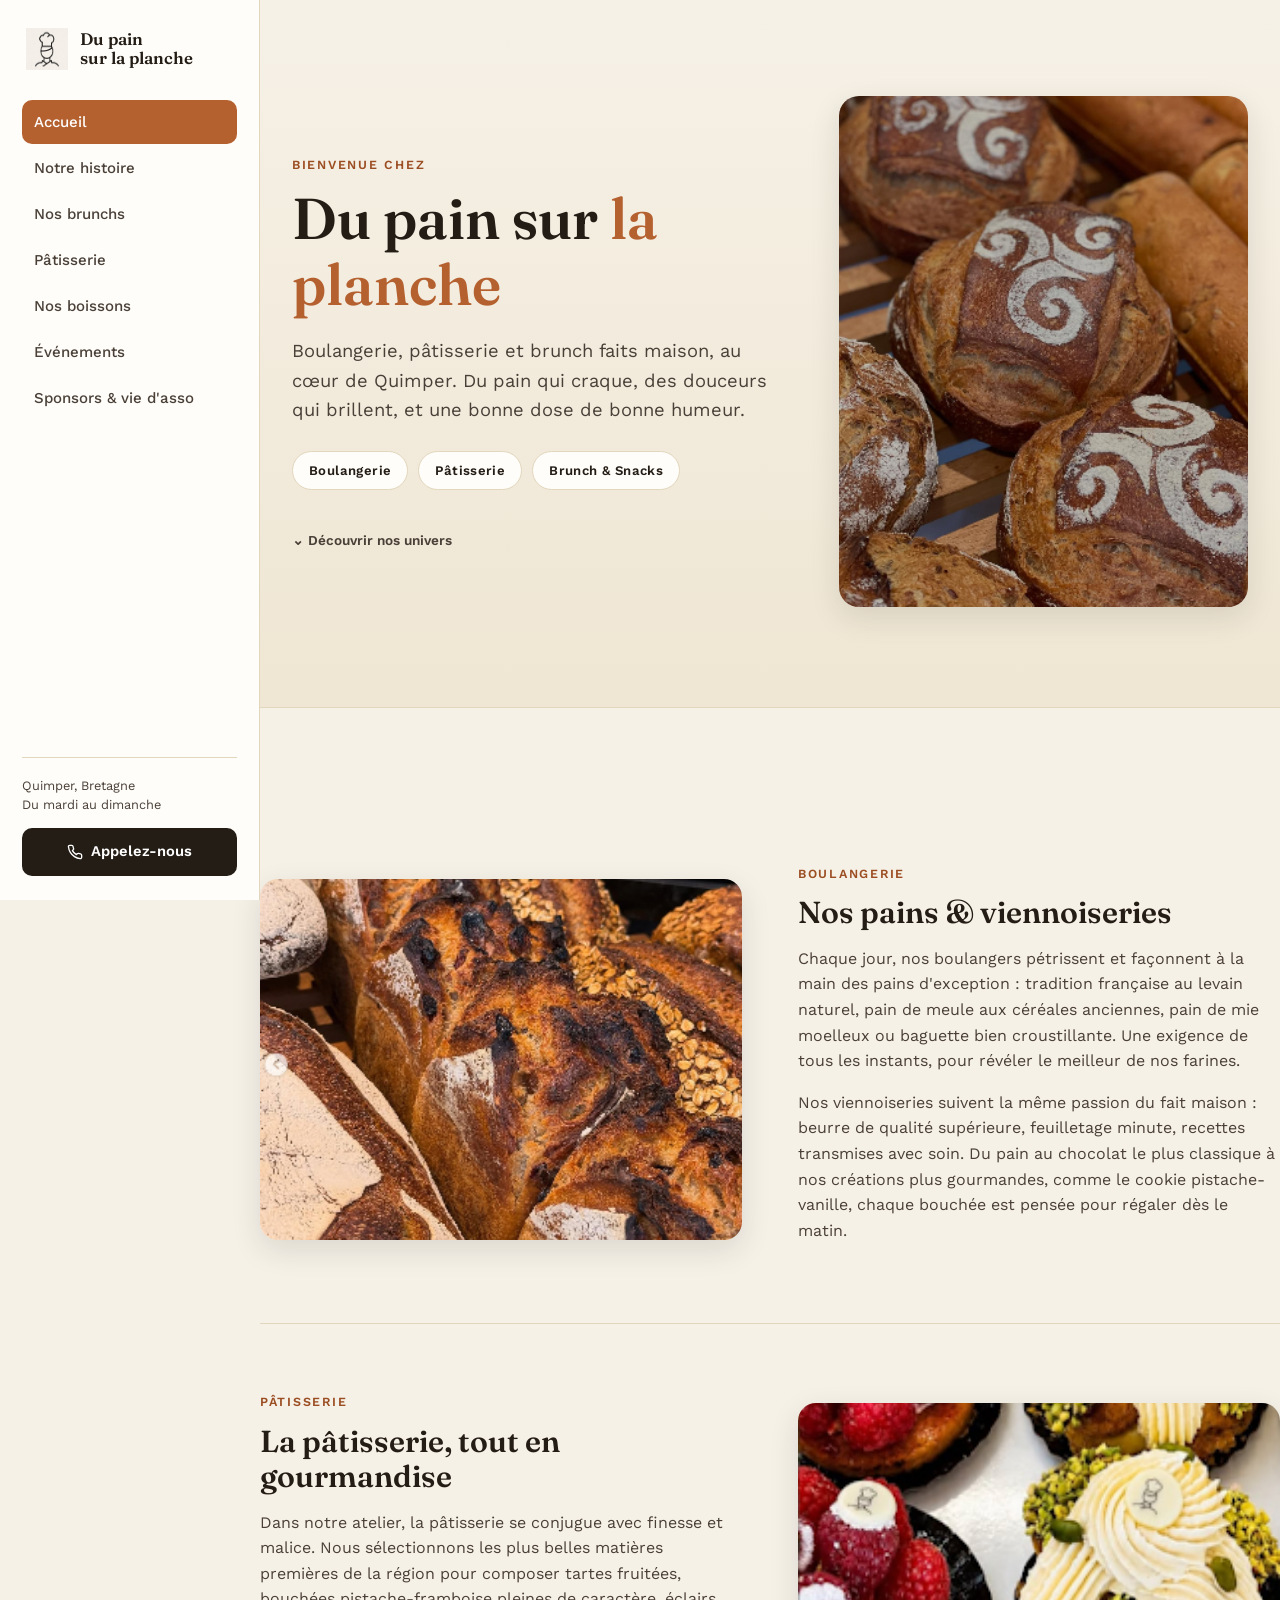
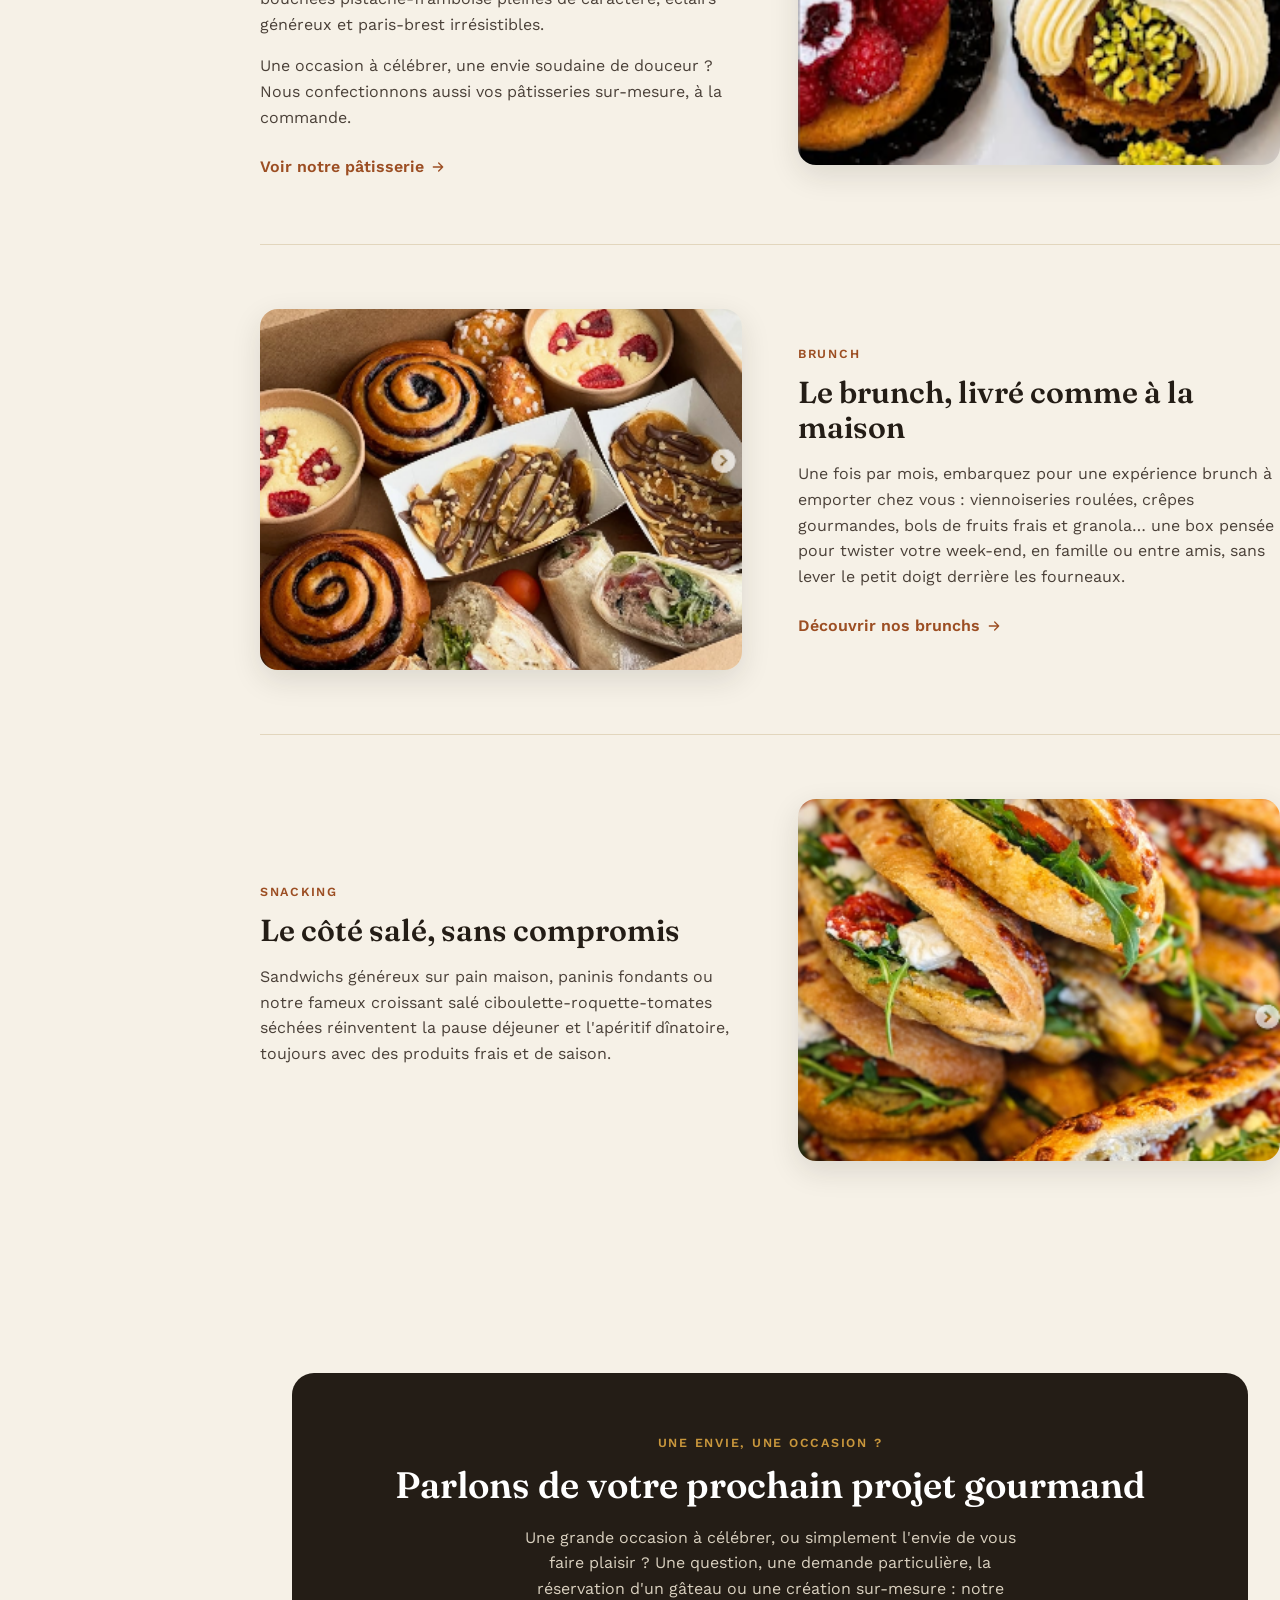
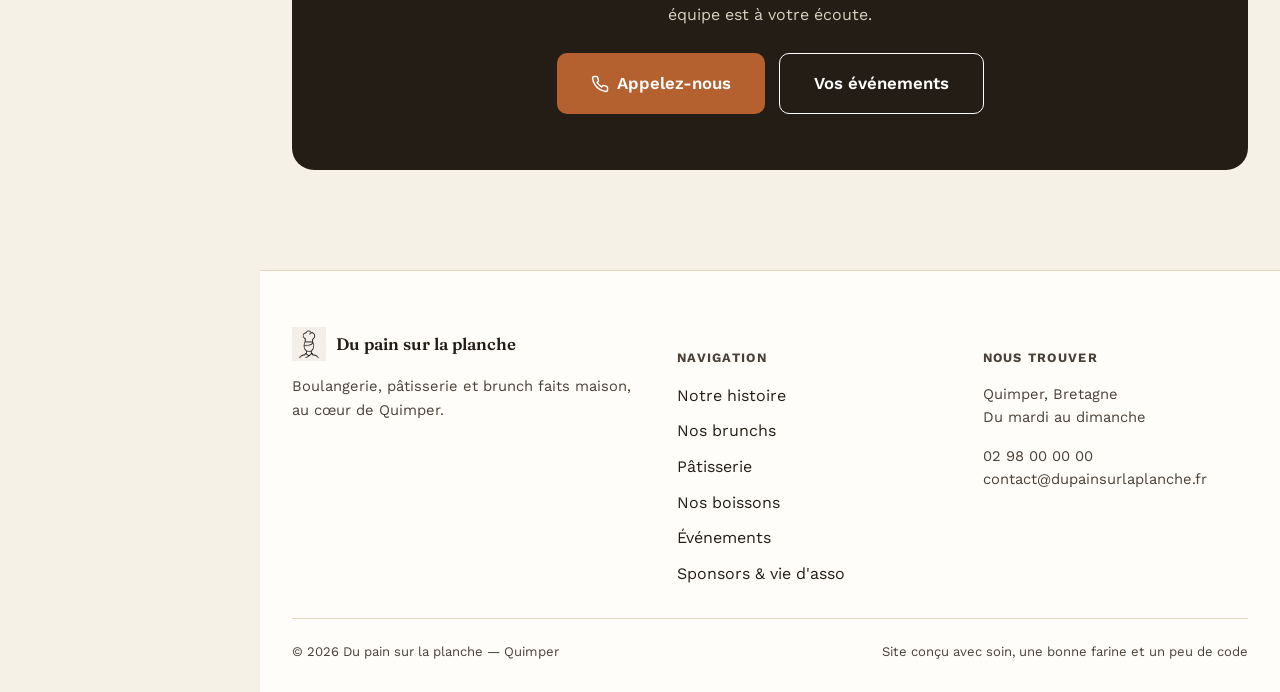
==== index.html @ 7efcb9fe "Site vitrine Du pain sur la planche Sept pages statiques (accueil, notre histoire, brunchs, pâtisser" ====
<!doctype html>
<html lang="fr">
<head>
<meta charset="UTF-8">
<meta name="viewport" content="width=device-width, initial-scale=1.0">
<title>Du pain sur la planche — Boulangerie, pâtisserie &amp; brunch à Quimper</title>
<meta name="description" content="Boulangerie, pâtisserie et brunch faits maison au cœur de Quimper : pains au levain, viennoiseries, pâtisseries, brunchs à emporter et snacking.">
<link rel="icon" href="images/logo.png" type="image/png">
<link rel="stylesheet" href="css/style.css">
</head>
<body>
<!--
  Informations à personnaliser avant mise en ligne :
  - numéro de téléphone (actuellement un numéro fictif)
  - adresse e-mail de contact
  - adresse postale exacte de la boutique
  - liens réseaux sociaux (Instagram, etc.)
-->
<div class="sidebar-backdrop"></div>
<div class="app">

  <aside class="sidebar">
    <button class="sidebar-close" aria-label="Fermer le menu">&times;</button>
    <div class="sidebar-brand">
      <img src="images/logo.png" alt="Logo Du pain sur la planche">
      <span class="brand-name">Du pain<br>sur la planche</span>
    </div>
    <nav class="sidebar-nav">
      <ul>
        <li><a href="index.html" class="active">Accueil</a></li>
        <li><a href="notre-histoire.html">Notre histoire</a></li>
        <li><a href="nos-brunchs.html">Nos brunchs</a></li>
        <li><a href="patisserie.html">Pâtisserie</a></li>
        <li><a href="boissons.html">Nos boissons</a></li>
        <li><a href="evenements.html">Événements</a></li>
        <li><a href="sponsors.html">Sponsors &amp; vie d'asso</a></li>
      </ul>
    </nav>
    <div class="sidebar-cta">
      <p class="sidebar-address">Quimper, Bretagne<br>Du mardi au dimanche</p>
      <a class="btn-call-sidebar" href="tel:+33298000000">
        <svg width="16" height="16" viewBox="0 0 24 24" fill="none" stroke="currentColor" stroke-width="2" stroke-linecap="round" stroke-linejoin="round"><path d="M22 16.92v3a2 2 0 0 1-2.18 2 19.79 19.79 0 0 1-8.63-3.07 19.5 19.5 0 0 1-6-6 19.79 19.79 0 0 1-3.07-8.67A2 2 0 0 1 4.11 2h3a2 2 0 0 1 2 1.72c.127.96.361 1.903.7 2.81a2 2 0 0 1-.45 2.11L8.09 9.91a16 16 0 0 0 6 6l1.27-1.27a2 2 0 0 1 2.11-.45c.907.339 1.85.573 2.81.7A2 2 0 0 1 22 16.92z"/></svg>
        Appelez-nous
      </a>
    </div>
  </aside>

  <div class="main">
    <header class="topbar">
      <div class="topbar-brand">
        <img src="images/logo.png" alt="Logo Du pain sur la planche">
        <span>Du pain sur la planche</span>
      </div>
      <button class="menu-toggle" aria-label="Ouvrir le menu"><span></span></button>
    </header>

    <!-- HERO -->
    <section class="hero">
      <div class="hero-inner">
        <div>
          <span class="eyebrow">Bienvenue chez</span>
          <h1>Du pain sur <em>la planche</em></h1>
          <p class="lead">Boulangerie, pâtisserie et brunch faits maison, au cœur de Quimper. Du pain qui craque, des douceurs qui brillent, et une bonne dose de bonne humeur.</p>
          <div class="hero-badges">
            <span class="badge">Boulangerie</span>
            <span class="badge">Pâtisserie</span>
            <span class="badge">Brunch &amp; Snacks</span>
          </div>
          <div class="scroll-cue">&#8964; Découvrir nos univers</div>
        </div>
        <div class="hero-photo">
          <img src="images/pains/image2.png" alt="Pains au levain frais façonnés à la main">
        </div>
      </div>
    </section>

    <!-- CONCEPT : PAINS & VIENNOISERIES -->
    <section class="section container" id="pains">
      <div class="concept">
        <div class="concept-media">
          <img src="images/pains/image3.png" alt="Pains de campagne et viennoiseries sur claie en bois">
        </div>
        <div class="concept-text">
          <span class="eyebrow">Boulangerie</span>
          <h3>Nos pains &amp; viennoiseries</h3>
          <p>Chaque jour, nos boulangers pétrissent et façonnent à la main des pains d'exception : tradition française au levain naturel, pain de meule aux céréales anciennes, pain de mie moelleux ou baguette bien croustillante. Une exigence de tous les instants, pour révéler le meilleur de nos farines.</p>
          <p>Nos viennoiseries suivent la même passion du fait maison : beurre de qualité supérieure, feuilletage minute, recettes transmises avec soin. Du pain au chocolat le plus classique à nos créations plus gourmandes, comme le cookie pistache-vanille, chaque bouchée est pensée pour régaler dès le matin.</p>
        </div>
      </div>

      <!-- CONCEPT : PATISSERIE -->
      <div class="concept reverse" id="patisserie">
        <div class="concept-media">
          <img src="images/patisserie/image1.png" alt="Tartes aux fruits et bouchées pistache-framboise en vitrine">
        </div>
        <div class="concept-text">
          <span class="eyebrow">Pâtisserie</span>
          <h3>La pâtisserie, tout en gourmandise</h3>
          <p>Dans notre atelier, la pâtisserie se conjugue avec finesse et malice. Nous sélectionnons les plus belles matières premières de la région pour composer tartes fruitées, bouchées pistache-framboise pleines de caractère, éclairs généreux et paris-brest irrésistibles.</p>
          <p>Une occasion à célébrer, une envie soudaine de douceur ? Nous confectionnons aussi vos pâtisseries sur-mesure, à la commande.</p>
          <a class="concept-link" href="patisserie.html">Voir notre pâtisserie
            <svg width="16" height="16" viewBox="0 0 24 24" fill="none" stroke="currentColor" stroke-width="2" stroke-linecap="round" stroke-linejoin="round"><path d="M5 12h14M13 6l6 6-6 6"/></svg>
          </a>
        </div>
      </div>

      <!-- CONCEPT : BRUNCH -->
      <div class="concept" id="brunch">
        <div class="concept-media">
          <img src="images/brunch/image10.png" alt="Box brunch avec viennoiseries roulées, bols de fruits et crêpes">
        </div>
        <div class="concept-text">
          <span class="eyebrow">Brunch</span>
          <h3>Le brunch, livré comme à la maison</h3>
          <p>Une fois par mois, embarquez pour une expérience brunch à emporter chez vous : viennoiseries roulées, crêpes gourmandes, bols de fruits frais et granola… une box pensée pour twister votre week-end, en famille ou entre amis, sans lever le petit doigt derrière les fourneaux.</p>
          <a class="concept-link" href="nos-brunchs.html">Découvrir nos brunchs
            <svg width="16" height="16" viewBox="0 0 24 24" fill="none" stroke="currentColor" stroke-width="2" stroke-linecap="round" stroke-linejoin="round"><path d="M5 12h14M13 6l6 6-6 6"/></svg>
          </a>
        </div>
      </div>

      <!-- CONCEPT : SNACK -->
      <div class="concept reverse" id="snacks">
        <div class="concept-media">
          <img src="images/snacks/image12.png" alt="Sandwichs et paninis sur pain maison garnis de légumes frais">
        </div>
        <div class="concept-text">
          <span class="eyebrow">Snacking</span>
          <h3>Le côté salé, sans compromis</h3>
          <p>Sandwichs généreux sur pain maison, paninis fondants ou notre fameux croissant salé ciboulette-roquette-tomates séchées réinventent la pause déjeuner et l'apéritif dînatoire, toujours avec des produits frais et de saison.</p>
        </div>
      </div>
    </section>

    <!-- CTA CONTACT -->
    <section class="section-tight container" id="contact">
      <div class="cta-band">
        <span class="eyebrow" style="color:var(--gold)">Une envie, une occasion ?</span>
        <h2>Parlons de votre prochain projet gourmand</h2>
        <p>Une grande occasion à célébrer, ou simplement l'envie de vous faire plaisir ? Une question, une demande particulière, la réservation d'un gâteau ou une création sur-mesure : notre équipe est à votre écoute.</p>
        <div class="btn-row">
          <a class="btn btn-primary btn-lg" href="tel:+33298000000">
            <svg width="18" height="18" viewBox="0 0 24 24" fill="none" stroke="currentColor" stroke-width="2" stroke-linecap="round" stroke-linejoin="round"><path d="M22 16.92v3a2 2 0 0 1-2.18 2 19.79 19.79 0 0 1-8.63-3.07 19.5 19.5 0 0 1-6-6 19.79 19.79 0 0 1-3.07-8.67A2 2 0 0 1 4.11 2h3a2 2 0 0 1 2 1.72c.127.96.361 1.903.7 2.81a2 2 0 0 1-.45 2.11L8.09 9.91a16 16 0 0 0 6 6l1.27-1.27a2 2 0 0 1 2.11-.45c.907.339 1.85.573 2.81.7A2 2 0 0 1 22 16.92z"/></svg>
            Appelez-nous
          </a>
          <a class="btn btn-outline btn-lg" style="border-color:#fff;color:#fff" href="evenements.html">Vos événements</a>
        </div>
      </div>
    </section>

    <footer class="site-footer">
      <div class="container">
        <div class="footer-grid">
          <div class="footer-col">
            <div class="footer-brand">
              <img src="images/logo.png" alt="Logo Du pain sur la planche">
              <span>Du pain sur la planche</span>
            </div>
            <p>Boulangerie, pâtisserie et brunch faits maison, au cœur de Quimper.</p>
          </div>
          <div class="footer-col">
            <h5>Navigation</h5>
            <ul>
              <li><a href="notre-histoire.html">Notre histoire</a></li>
              <li><a href="nos-brunchs.html">Nos brunchs</a></li>
              <li><a href="patisserie.html">Pâtisserie</a></li>
              <li><a href="boissons.html">Nos boissons</a></li>
              <li><a href="evenements.html">Événements</a></li>
              <li><a href="sponsors.html">Sponsors &amp; vie d'asso</a></li>
            </ul>
          </div>
          <div class="footer-col">
            <h5>Nous trouver</h5>
            <p>Quimper, Bretagne<br>Du mardi au dimanche</p>
            <p><a href="tel:+33298000000">02 98 00 00 00</a><br><a href="mailto:contact@dupainsurlaplanche.fr">contact@dupainsurlaplanche.fr</a></p>
          </div>
        </div>
        <div class="footer-bottom">
          <span>&copy; 2026 Du pain sur la planche — Quimper</span>
          <span>Site conçu avec soin, une bonne farine et un peu de code</span>
        </div>
      </div>
    </footer>
  </div>
</div>
<script src="js/main.js"></script>
</body>
</html>
---- css/style.css ----
/* ============================================================
   Du Pain sur la Planche — feuille de style commune
   ============================================================ */

@import url('https://fonts.googleapis.com/css2?family=Fraunces:opsz,wght@9..144,400;9..144,500;9..144,600;9..144,700&family=Work+Sans:wght@400;500;600&display=swap');

:root{
  --cream:        #f6f1e7;
  --cream-2:      #efe6d3;
  --paper:        #fffdf9;
  --ink:          #241d16;
  --ink-soft:     #4a4038;
  --brown:        #6b4226;
  --terracotta:   #b5602f;
  --terracotta-2: #9c4e23;
  --gold:         #c9973c;
  --green:        #4b5d3a;
  --line:         #e2d6bd;

  --font-display: 'Fraunces', Georgia, 'Times New Roman', serif;
  --font-body: 'Work Sans', -apple-system, BlinkMacSystemFont, 'Segoe UI', Arial, sans-serif;

  --sidebar-w: 260px;
  --radius: 14px;
  --shadow: 0 10px 30px rgba(36, 29, 22, 0.12);
}

*{ box-sizing: border-box; }
html{ scroll-behavior: smooth; }
body{
  margin: 0;
  font-family: var(--font-body);
  background: var(--cream);
  color: var(--ink);
  line-height: 1.6;
  -webkit-font-smoothing: antialiased;
}
img{ max-width: 100%; display: block; }
a{ color: inherit; text-decoration: none; }
h1, h2, h3, h4{
  font-family: var(--font-display);
  font-weight: 600;
  line-height: 1.15;
  margin: 0 0 0.5em;
  color: var(--ink);
}
p{ margin: 0 0 1em; }
ul{ margin: 0; padding: 0; }
.eyebrow{
  font-family: var(--font-body);
  text-transform: uppercase;
  letter-spacing: 0.14em;
  font-size: 0.78rem;
  font-weight: 600;
  color: var(--terracotta-2);
  margin-bottom: 0.9em;
  display: inline-block;
}

/* ---------------- Layout shell ---------------- */
.app{
  display: flex;
  min-height: 100vh;
}

/* ---------------- Sidebar ---------------- */
.sidebar{
  width: var(--sidebar-w);
  flex-shrink: 0;
  background: var(--paper);
  border-right: 1px solid var(--line);
  padding: 28px 22px 24px;
  position: fixed;
  top: 0; left: 0; bottom: 0;
  display: flex;
  flex-direction: column;
  z-index: 200;
  transition: transform 0.3s ease;
}
.sidebar-brand{
  display: flex;
  align-items: center;
  gap: 12px;
  margin-bottom: 30px;
  padding: 0 4px;
}
.sidebar-brand img{ width: 42px; height: 42px; }
.sidebar-brand .brand-name{
  font-family: var(--font-display);
  font-size: 1.05rem;
  font-weight: 600;
  line-height: 1.15;
}
.sidebar-nav{ flex: 1; }
.sidebar-nav ul{ list-style: none; display: flex; flex-direction: column; gap: 2px; }
.sidebar-nav a{
  display: block;
  padding: 10px 12px;
  border-radius: 10px;
  font-size: 0.94rem;
  font-weight: 500;
  color: var(--ink-soft);
  transition: background 0.15s ease, color 0.15s ease;
}
.sidebar-nav a:hover{ background: var(--cream-2); color: var(--ink); }
.sidebar-nav a.active{ background: var(--terracotta); color: #fff; }
.sidebar-cta{
  margin-top: 20px;
  border-top: 1px solid var(--line);
  padding-top: 18px;
}
.sidebar-address{
  font-size: 0.8rem;
  color: var(--ink-soft);
  margin-bottom: 14px;
  line-height: 1.5;
}
.btn-call-sidebar{
  display: flex;
  align-items: center;
  justify-content: center;
  gap: 8px;
  width: 100%;
  padding: 12px 14px;
  background: var(--ink);
  color: #fff;
  border-radius: 10px;
  font-weight: 600;
  font-size: 0.92rem;
}
.btn-call-sidebar:hover{ background: var(--terracotta-2); }

.sidebar-close{
  display: none;
  position: absolute;
  top: 18px; right: 18px;
  background: none;
  border: none;
  font-size: 1.4rem;
  color: var(--ink-soft);
  cursor: pointer;
}

/* ---------------- Topbar (mobile) ---------------- */
.topbar{
  display: none;
  position: sticky;
  top: 0;
  z-index: 150;
  background: var(--paper);
  border-bottom: 1px solid var(--line);
  align-items: center;
  justify-content: space-between;
  padding: 12px 16px;
}
.topbar-brand{ display: flex; align-items: center; gap: 10px; }
.topbar-brand img{ width: 32px; height: 32px; }
.topbar-brand span{ font-family: var(--font-display); font-weight: 600; font-size: 0.98rem; }
.menu-toggle{
  background: var(--cream-2);
  border: none;
  border-radius: 8px;
  width: 40px; height: 40px;
  display: flex;
  align-items: center;
  justify-content: center;
  cursor: pointer;
}
.menu-toggle span, .menu-toggle span::before, .menu-toggle span::after{
  content: '';
  display: block;
  width: 18px;
  height: 2px;
  background: var(--ink);
  position: relative;
}
.menu-toggle span::before{ top: -5px; }
.menu-toggle span::after{ top: 3px; }

.sidebar-backdrop{
  display: none;
  position: fixed;
  inset: 0;
  background: rgba(36,29,22,0.45);
  z-index: 190;
}

/* ---------------- Main content ---------------- */
.main{
  margin-left: var(--sidebar-w);
  flex: 1;
  min-width: 0;
}
.container{
  max-width: 1140px;
  margin: 0 auto;
  padding: 0 32px;
}

/* ---------------- Hero ---------------- */
.hero{
  position: relative;
  padding: 96px 0 100px;
  background: linear-gradient(180deg, var(--cream) 0%, var(--cream-2) 100%);
  border-bottom: 1px solid var(--line);
  overflow: hidden;
}
.hero-inner{
  max-width: 1140px;
  margin: 0 auto;
  padding: 0 32px;
  display: grid;
  grid-template-columns: 1.1fr 0.9fr;
  gap: 48px;
  align-items: center;
}
.hero h1{
  font-size: clamp(2.4rem, 5vw, 3.6rem);
  margin-bottom: 18px;
}
.hero h1 em{
  font-style: normal;
  color: var(--terracotta);
}
.hero p.lead{ font-size: 1.15rem; color: var(--ink-soft); max-width: 480px; }
.hero-badges{
  display: flex;
  gap: 10px;
  flex-wrap: wrap;
  margin-top: 26px;
}
.badge{
  padding: 8px 16px;
  background: var(--paper);
  border: 1px solid var(--line);
  border-radius: 999px;
  font-size: 0.82rem;
  font-weight: 600;
  letter-spacing: 0.03em;
}
.hero-photo{
  border-radius: 20px;
  overflow: hidden;
  box-shadow: var(--shadow);
  aspect-ratio: 4/5;
}
.hero-photo img{ width: 100%; height: 100%; object-fit: cover; }
.scroll-cue{
  display: inline-flex;
  align-items: center;
  gap: 6px;
  margin-top: 40px;
  font-size: 0.85rem;
  font-weight: 600;
  color: var(--ink-soft);
}

/* ---------------- Buttons ---------------- */
.btn{
  display: inline-flex;
  align-items: center;
  gap: 8px;
  padding: 13px 26px;
  border-radius: 10px;
  font-weight: 600;
  font-size: 0.95rem;
  border: none;
  cursor: pointer;
}
.btn-primary{ background: var(--terracotta); color: #fff; }
.btn-primary:hover{ background: var(--terracotta-2); }
.btn-dark{ background: var(--ink); color: #fff; }
.btn-dark:hover{ background: #362c22; }
.btn-outline{ background: transparent; color: var(--ink); border: 1.5px solid var(--ink); }
.btn-outline:hover{ background: var(--ink); color: #fff; }
.btn-lg{ padding: 16px 34px; font-size: 1.05rem; }

/* ---------------- Sections ---------------- */
.section{ padding: 88px 0; }
.section-tight{ padding: 60px 0; }
.section-alt{ background: var(--paper); border-top: 1px solid var(--line); border-bottom: 1px solid var(--line); }
.section-dark{ background: var(--ink); color: var(--cream); }
.section-dark .eyebrow{ color: var(--gold); }
.section-dark h2{ color: #fff; }
.section-head{ max-width: 640px; margin-bottom: 48px; }
.section-head.center{ margin-left: auto; margin-right: auto; text-align: center; }
.section-head h2{ font-size: clamp(1.8rem, 3.2vw, 2.4rem); }
.section-head p{ color: var(--ink-soft); font-size: 1.05rem; }
.section-dark .section-head p{ color: #d9d0bf; }

/* Feature / concept blocks (home page) */
.concept{
  display: grid;
  grid-template-columns: 1fr 1fr;
  gap: 56px;
  align-items: center;
  padding: 64px 0;
  border-bottom: 1px solid var(--line);
}
.concept:last-of-type{ border-bottom: none; }
.concept.reverse .concept-media{ order: 2; }
.concept-media{
  border-radius: 18px;
  overflow: hidden;
  box-shadow: var(--shadow);
}
.concept-media img{ aspect-ratio: 4/3; object-fit: cover; width: 100%; }
.concept-text h3{ font-size: 1.9rem; margin-bottom: 16px; }
.concept-text p{ color: var(--ink-soft); }
.concept-link{
  display: inline-flex;
  align-items: center;
  gap: 6px;
  font-weight: 600;
  color: var(--terracotta-2);
  margin-top: 8px;
}
.concept-link:hover{ text-decoration: underline; }

/* Grid of cards */
.grid{ display: grid; gap: 28px; }
.grid-2{ grid-template-columns: repeat(2, 1fr); }
.grid-3{ grid-template-columns: repeat(3, 1fr); }
.grid-4{ grid-template-columns: repeat(4, 1fr); }

.card{
  background: var(--paper);
  border: 1px solid var(--line);
  border-radius: var(--radius);
  padding: 28px;
}
.card h4{ font-size: 1.15rem; }
.card p{ color: var(--ink-soft); font-size: 0.95rem; margin-bottom: 0; }

/* Gallery */
.gallery{
  display: grid;
  grid-template-columns: repeat(3, 1fr);
  gap: 16px;
}
.gallery figure{
  margin: 0;
  border-radius: 14px;
  overflow: hidden;
  box-shadow: var(--shadow);
  cursor: zoom-in;
  position: relative;
}
.gallery img{ width: 100%; aspect-ratio: 1/1; object-fit: cover; transition: transform 0.35s ease; }
.gallery figure:hover img{ transform: scale(1.06); }
.gallery figcaption{
  position: absolute; left: 0; right: 0; bottom: 0;
  padding: 10px 14px;
  font-size: 0.82rem;
  font-weight: 600;
  color: #fff;
  background: linear-gradient(180deg, rgba(0,0,0,0) 0%, rgba(0,0,0,0.55) 100%);
}

/* Lightbox */
.lightbox{
  display: none;
  position: fixed;
  inset: 0;
  background: rgba(20,16,11,0.9);
  z-index: 400;
  align-items: center;
  justify-content: center;
  padding: 40px;
}
.lightbox.open{ display: flex; }
.lightbox img{ max-width: 100%; max-height: 85vh; border-radius: 10px; }
.lightbox-close{
  position: absolute; top: 24px; right: 28px;
  background: rgba(255,255,255,0.12);
  border: none;
  color: #fff;
  width: 42px; height: 42px;
  border-radius: 50%;
  font-size: 1.3rem;
  cursor: pointer;
}

/* People / avatars */
.people{ display: grid; grid-template-columns: repeat(2, 1fr); gap: 40px; }
.people-4{ grid-template-columns: repeat(4, 1fr); }
.person{ text-align: center; }
.avatar{
  width: 150px; height: 150px;
  border-radius: 50%;
  margin: 0 auto 18px;
  display: flex;
  align-items: center;
  justify-content: center;
  font-family: var(--font-display);
  font-size: 2.1rem;
  font-weight: 600;
  color: #fff;
}
.avatar-sm{ width: 110px; height: 110px; font-size: 1.6rem; }
.person h4{ margin-bottom: 4px; }
.person .role{
  display: block;
  font-size: 0.82rem;
  text-transform: uppercase;
  letter-spacing: 0.08em;
  color: var(--terracotta-2);
  font-weight: 600;
  margin-bottom: 10px;
}
.person p{ color: var(--ink-soft); font-size: 0.94rem; }

/* Timeline (histoire) */
.timeline{ border-left: 2px solid var(--line); padding-left: 32px; margin-left: 8px; }
.timeline-item{ position: relative; padding-bottom: 40px; }
.timeline-item:last-child{ padding-bottom: 0; }
.timeline-item::before{
  content: '';
  position: absolute;
  left: -39px; top: 4px;
  width: 12px; height: 12px;
  border-radius: 50%;
  background: var(--terracotta);
  border: 3px solid var(--cream);
}
.timeline-item .year{ font-weight: 700; color: var(--terracotta-2); font-family: var(--font-display); font-size: 1.15rem; }

/* Drinks / SVG icon menu */
.drink-card{
  background: var(--paper);
  border: 1px solid var(--line);
  border-radius: var(--radius);
  padding: 30px 24px;
  text-align: center;
}
.drink-icon{ width: 76px; height: 76px; margin: 0 auto 18px; color: var(--ink); }
.drink-icon svg{ width: 100%; height: 100%; }
.drink-card h4{ margin-bottom: 6px; }
.drink-card .price{ font-weight: 700; color: var(--terracotta-2); }
.drink-card p{ font-size: 0.9rem; }

/* Steps (commande) */
.steps{ display: grid; grid-template-columns: repeat(3, 1fr); gap: 28px; }
.step{ position: relative; padding-top: 12px; }
.step .num{
  display: inline-flex;
  align-items: center;
  justify-content: center;
  width: 40px; height: 40px;
  border-radius: 50%;
  background: var(--terracotta);
  color: #fff;
  font-family: var(--font-display);
  font-weight: 600;
  margin-bottom: 16px;
}

/* Occasion cards (evenements) */
.occasion{
  display: flex;
  align-items: flex-start;
  gap: 16px;
  padding: 24px;
  background: var(--paper);
  border: 1px solid var(--line);
  border-radius: var(--radius);
}
.occasion .icon{
  width: 46px; height: 46px;
  flex-shrink: 0;
  color: var(--terracotta-2);
}
.occasion h4{ margin-bottom: 6px; }
.occasion p{ margin: 0; font-size: 0.92rem; color: var(--ink-soft); }

/* Sponsors */
.sponsor-block{
  display: grid;
  grid-template-columns: 0.9fr 1.1fr;
  gap: 48px;
  align-items: center;
  padding: 56px 0;
  border-bottom: 1px solid rgba(255,255,255,0.12);
}
.sponsor-block:last-child{ border-bottom: none; }
.sponsor-media{
  border-radius: 18px;
  overflow: hidden;
  aspect-ratio: 4/3;
}
.sponsor-media img{ width: 100%; height: 100%; object-fit: cover; }
.tag-row{ display: flex; gap: 10px; flex-wrap: wrap; margin-top: 18px; }
.tag{
  padding: 6px 14px;
  border-radius: 999px;
  font-size: 0.78rem;
  font-weight: 600;
  background: rgba(255,255,255,0.1);
  color: var(--cream);
}

/* CTA band */
.cta-band{
  background: var(--ink);
  color: var(--cream);
  border-radius: 22px;
  padding: 56px;
  text-align: center;
  margin: 0 32px;
}
.cta-band h2{ color: #fff; font-size: clamp(1.7rem, 3vw, 2.3rem); }
.cta-band p{ color: #d9d0bf; max-width: 520px; margin: 0 auto 26px; }
.cta-band .btn-row{ display: flex; gap: 14px; justify-content: center; flex-wrap: wrap; }

/* Footer */
.site-footer{
  background: var(--paper);
  border-top: 1px solid var(--line);
  padding: 56px 0 30px;
  margin-top: 40px;
}
.footer-grid{
  display: grid;
  grid-template-columns: 1.3fr 1fr 1fr;
  gap: 40px;
  margin-bottom: 32px;
}
.footer-brand{ display: flex; align-items: center; gap: 10px; margin-bottom: 14px; }
.footer-brand img{ width: 34px; height: 34px; }
.footer-brand span{ font-family: var(--font-display); font-weight: 600; font-size: 1.05rem; }
.footer-col h5{
  font-size: 0.8rem;
  text-transform: uppercase;
  letter-spacing: 0.1em;
  color: var(--ink-soft);
  margin-bottom: 14px;
}
.footer-col ul{ list-style: none; display: flex; flex-direction: column; gap: 10px; }
.footer-col a:hover{ color: var(--terracotta-2); }
.footer-col p{ color: var(--ink-soft); font-size: 0.92rem; }
.footer-bottom{
  border-top: 1px solid var(--line);
  padding-top: 22px;
  display: flex;
  justify-content: space-between;
  flex-wrap: wrap;
  gap: 10px;
  font-size: 0.82rem;
  color: var(--ink-soft);
}

/* Placeholder note (small dev helper, not shown as an alert) */
.note{
  font-size: 0.82rem;
  color: var(--ink-soft);
  background: var(--cream-2);
  border: 1px dashed var(--line);
  border-radius: 10px;
  padding: 12px 16px;
  margin-top: 10px;
}

/* Page header (non-home pages) */
.page-header{
  padding: 64px 0 48px;
  border-bottom: 1px solid var(--line);
  background: var(--cream-2);
}
.page-header .eyebrow{ margin-bottom: 14px; }
.page-header h1{ font-size: clamp(2.1rem, 4vw, 2.9rem); }
.page-header p{ color: var(--ink-soft); max-width: 620px; font-size: 1.05rem; }

/* ---------------- Responsive ---------------- */
@media (max-width: 1024px){
  .grid-4{ grid-template-columns: repeat(2, 1fr); }
  .grid-3{ grid-template-columns: repeat(2, 1fr); }
  .sponsor-block{ grid-template-columns: 1fr; }
  .people-4{ grid-template-columns: repeat(2, 1fr); }
}

@media (max-width: 900px){
  .sidebar{ transform: translateX(-100%); box-shadow: var(--shadow); }
  .sidebar.open{ transform: translateX(0); }
  .sidebar-close{ display: block; }
  .topbar{ display: flex; }
  .sidebar-backdrop.open{ display: block; }
  .main{ margin-left: 0; }
  .hero-inner{ grid-template-columns: 1fr; }
  .hero-photo{ order: -1; aspect-ratio: 16/10; }
  .concept, .concept.reverse{ grid-template-columns: 1fr; }
  .concept.reverse .concept-media{ order: 0; }
  .grid-2, .grid-3, .grid-4, .people, .people-4, .gallery, .steps{ grid-template-columns: 1fr 1fr; }
  .footer-grid{ grid-template-columns: 1fr; gap: 28px; }
}

@media (max-width: 600px){
  .container, .hero-inner{ padding: 0 20px; }
  .section{ padding: 60px 0; }
  .grid-2, .grid-3, .grid-4, .people, .people-4, .gallery, .steps{ grid-template-columns: 1fr; }
  .cta-band{ margin: 0 16px; padding: 40px 24px; }
  .sponsor-block{ padding: 36px 0; }
}
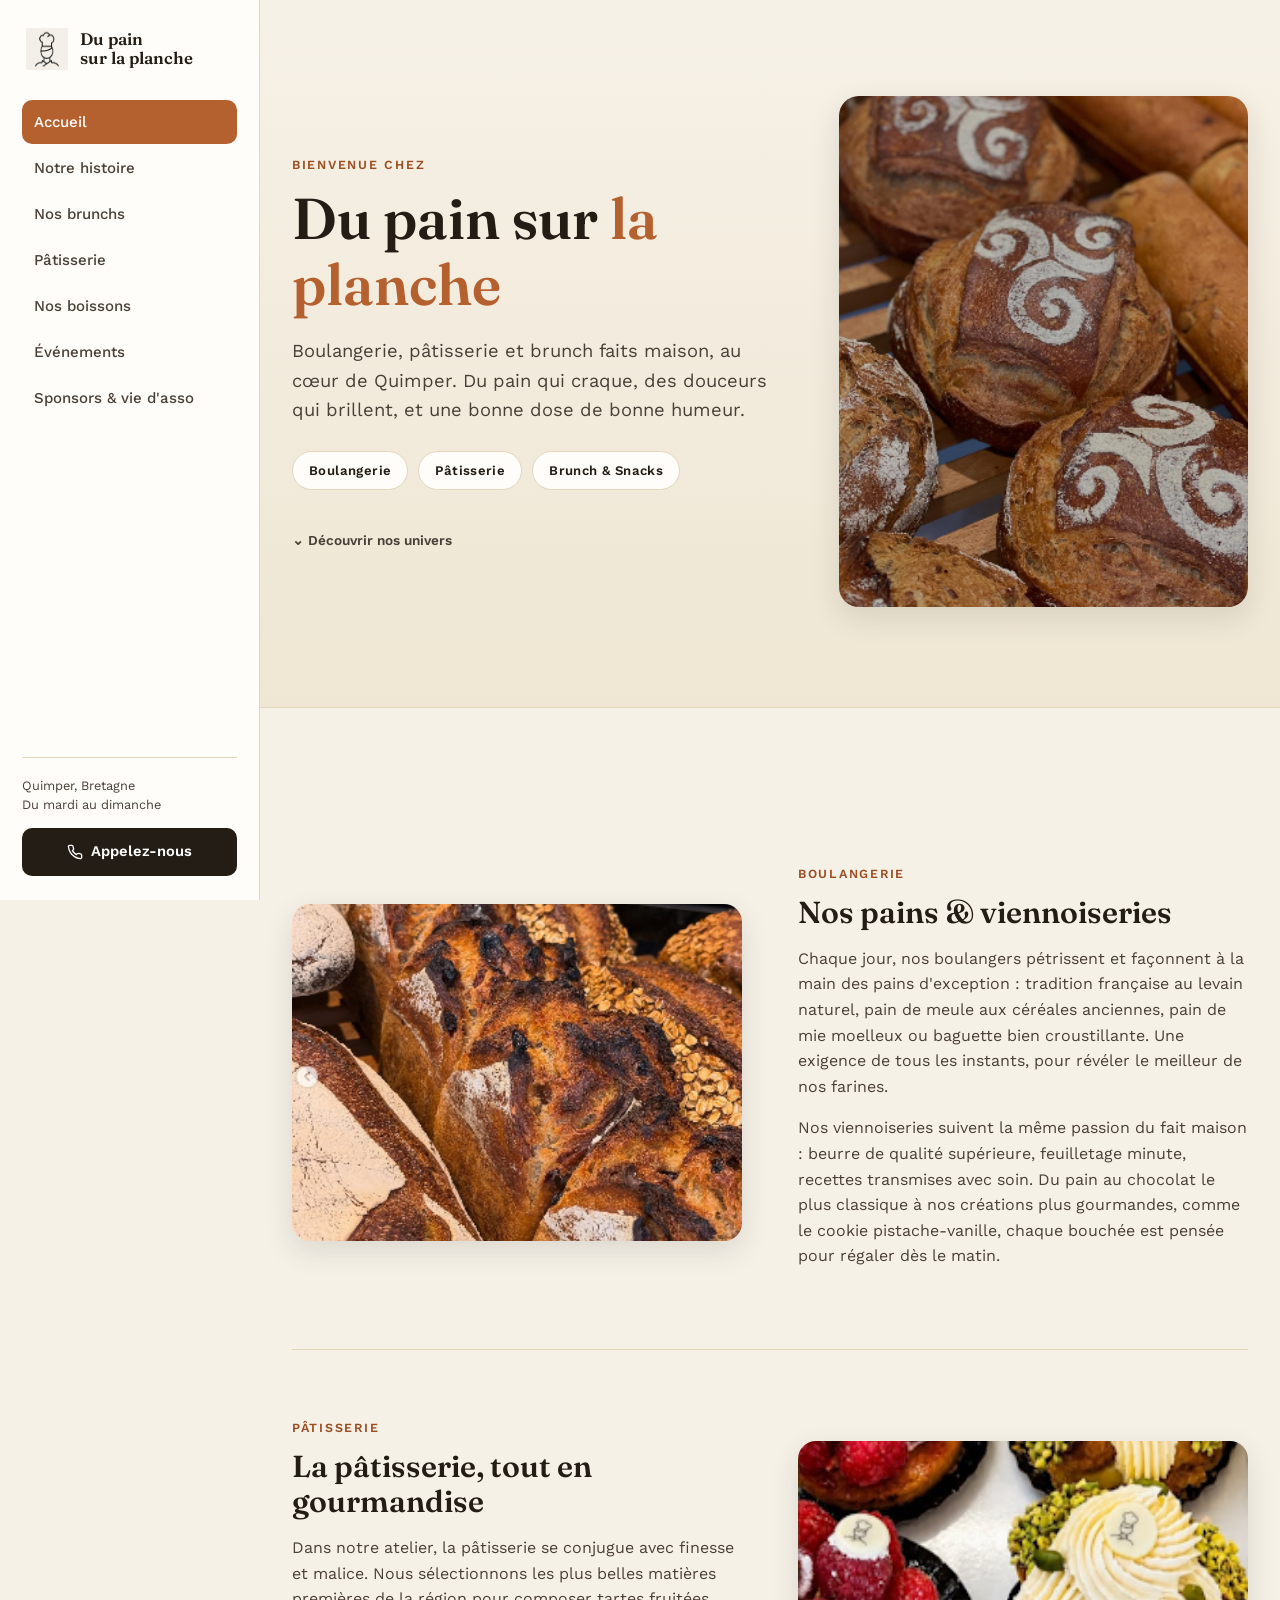
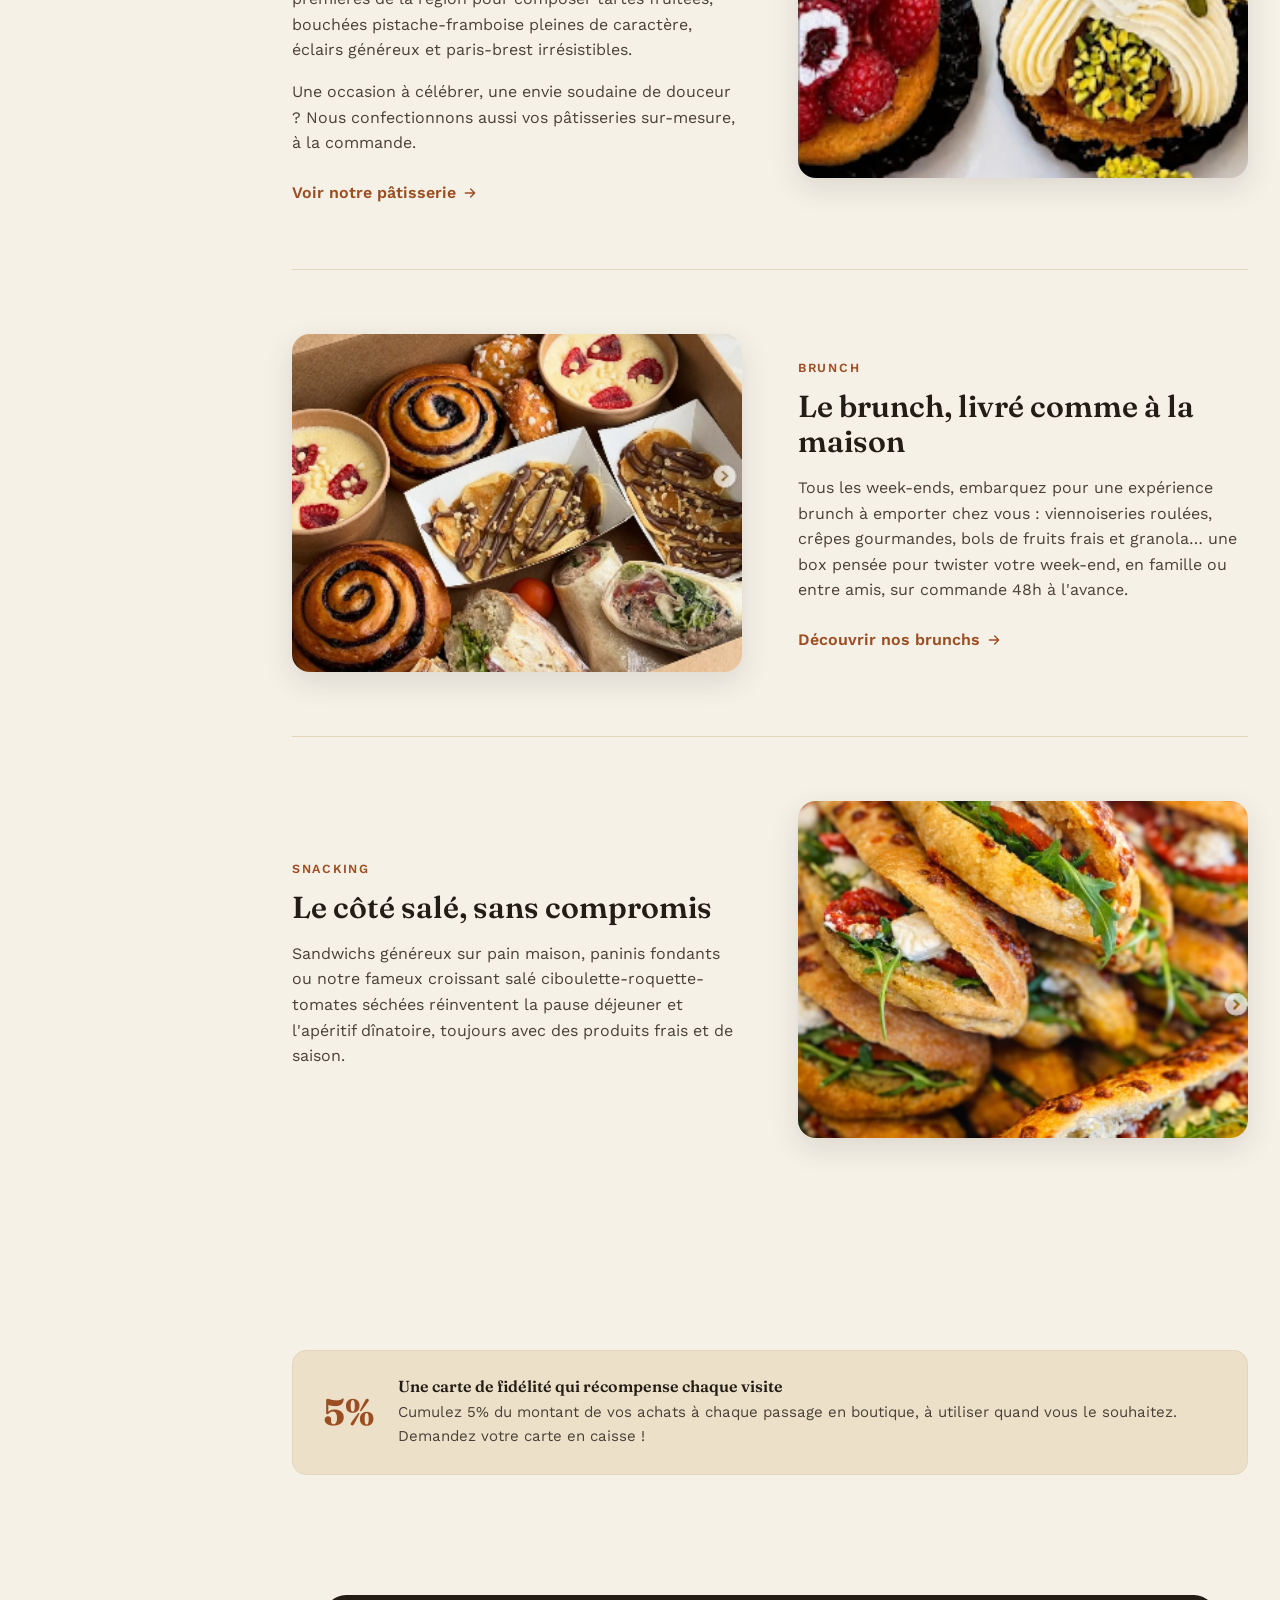
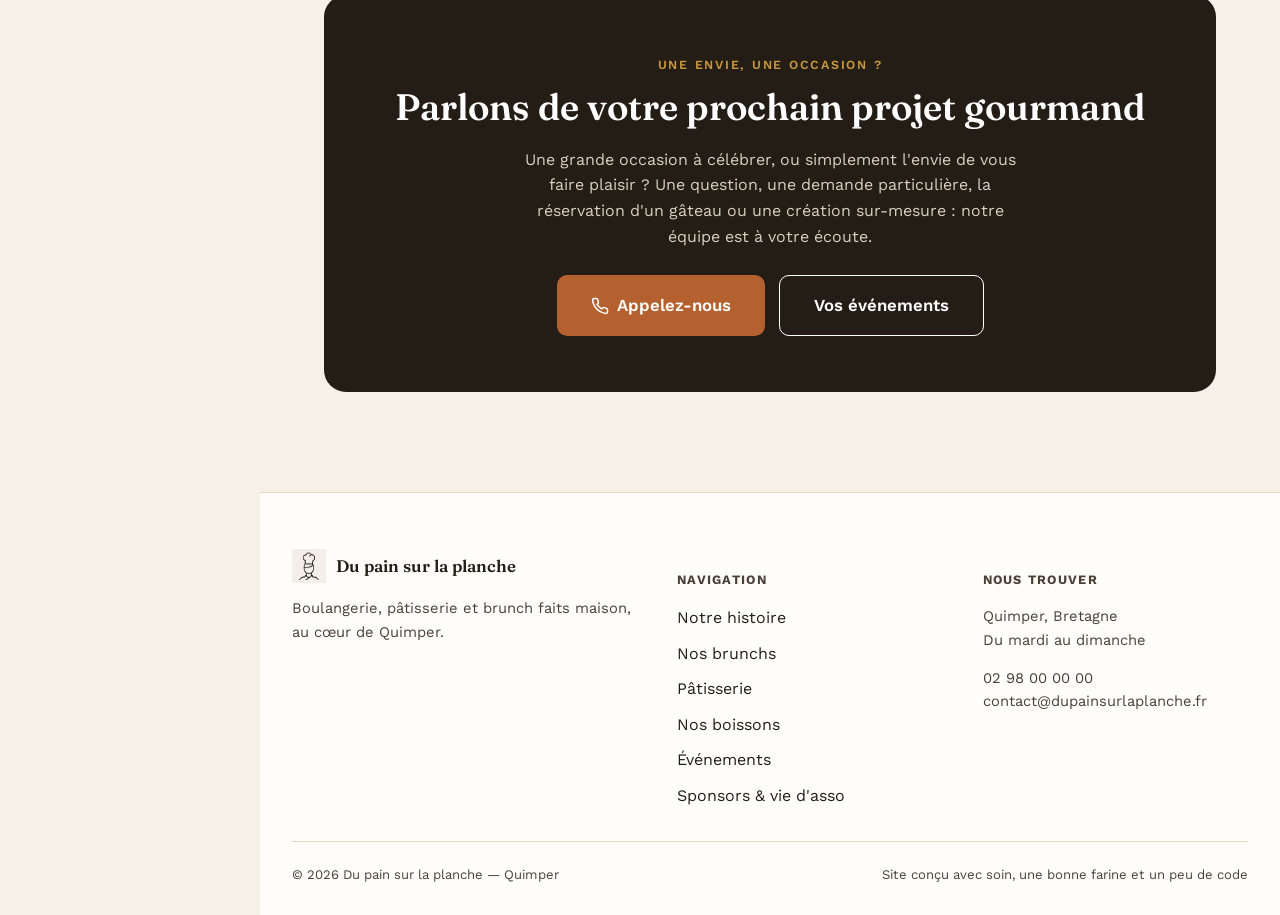
==== commit eafad160: "Intègre les retours de la boulangère : histoire réelle, brunch, fidélité, partenariat Café Richard -" ====
--- a/index.html
+++ b/index.html
@@ -112,7 +112,7 @@
         <div class="concept-text">
           <span class="eyebrow">Brunch</span>
           <h3>Le brunch, livré comme à la maison</h3>
-          <p>Une fois par mois, embarquez pour une expérience brunch à emporter chez vous : viennoiseries roulées, crêpes gourmandes, bols de fruits frais et granola… une box pensée pour twister votre week-end, en famille ou entre amis, sans lever le petit doigt derrière les fourneaux.</p>
+          <p>Tous les week-ends, embarquez pour une expérience brunch à emporter chez vous : viennoiseries roulées, crêpes gourmandes, bols de fruits frais et granola… une box pensée pour twister votre week-end, en famille ou entre amis, sur commande 48h à l'avance.</p>
           <a class="concept-link" href="nos-brunchs.html">Découvrir nos brunchs
             <svg width="16" height="16" viewBox="0 0 24 24" fill="none" stroke="currentColor" stroke-width="2" stroke-linecap="round" stroke-linejoin="round"><path d="M5 12h14M13 6l6 6-6 6"/></svg>
           </a>
@@ -128,6 +128,17 @@
           <span class="eyebrow">Snacking</span>
           <h3>Le côté salé, sans compromis</h3>
           <p>Sandwichs généreux sur pain maison, paninis fondants ou notre fameux croissant salé ciboulette-roquette-tomates séchées réinventent la pause déjeuner et l'apéritif dînatoire, toujours avec des produits frais et de saison.</p>
+        </div>
+      </div>
+    </section>
+
+    <!-- FIDELITE -->
+    <section class="section-tight container">
+      <div class="loyalty-band">
+        <span class="loyalty-pct">5%</span>
+        <div>
+          <h4>Une carte de fidélité qui récompense chaque visite</h4>
+          <p>Cumulez 5% du montant de vos achats à chaque passage en boutique, à utiliser quand vous le souhaitez. Demandez votre carte en caisse !</p>
         </div>
       </div>
     </section>
--- a/css/style.css
+++ b/css/style.css
@@ -17,6 +17,11 @@
   --green:        #4b5d3a;
   --line:         #e2d6bd;
 
+  /* Rappel des teintes réelles de la future boutique (décors Egger) */
+  --oak:          #c99a5f; /* Chêne casella naturel — H1385 ST40 */
+  --soft-beige:   #ece1c8; /* Soft beige — U220 ST9 */
+  --soft-black:   #24262b; /* Soft black — U899 ST9 */
+
   --font-display: 'Fraunces', Georgia, 'Times New Roman', serif;
   --font-body: 'Work Sans', -apple-system, BlinkMacSystemFont, 'Segoe UI', Arial, sans-serif;
 
@@ -276,8 +281,8 @@
 .btn-lg{ padding: 16px 34px; font-size: 1.05rem; }
 
 /* ---------------- Sections ---------------- */
-.section{ padding: 88px 0; }
-.section-tight{ padding: 60px 0; }
+.section{ padding-top: 88px; padding-bottom: 88px; }
+.section-tight{ padding-top: 60px; padding-bottom: 60px; }
 .section-alt{ background: var(--paper); border-top: 1px solid var(--line); border-bottom: 1px solid var(--line); }
 .section-dark{ background: var(--ink); color: var(--cream); }
 .section-dark .eyebrow{ color: var(--gold); }
@@ -558,6 +563,126 @@
   border-radius: 10px;
   padding: 12px 16px;
   margin-top: 10px;
+}
+
+/* Rappel couleurs boutique (décors Egger de l'aménagement) */
+.stripe-accent{
+  height: 10px;
+  width: 72px;
+  border-radius: 6px;
+  margin-bottom: 22px;
+  background-image: repeating-linear-gradient(90deg, var(--soft-black) 0 12px, #fff 12px 24px);
+  box-shadow: 0 0 0 1px var(--line);
+}
+.palette-block{
+  display: flex;
+  flex-wrap: wrap;
+  gap: 40px;
+  align-items: center;
+  background: var(--paper);
+  border: 1px solid var(--line);
+  border-radius: var(--radius);
+  padding: 32px;
+}
+.swatches{ display: flex; gap: 26px; flex-wrap: wrap; }
+.swatch{ text-align: center; }
+.swatch-color{
+  width: 62px; height: 62px;
+  border-radius: 50%;
+  margin: 0 auto 10px;
+  box-shadow: var(--shadow), 0 0 0 3px var(--paper), 0 0 0 4px var(--line);
+}
+.swatch strong{ display: block; font-size: 0.88rem; }
+.swatch span{ display: block; font-size: 0.78rem; color: var(--ink-soft); }
+.palette-caption{ color: var(--ink-soft); font-size: 0.92rem; max-width: 360px; margin: 0; }
+
+/* Partenaire boissons (Café Richard) */
+.partner-card{
+  display: flex;
+  gap: 26px;
+  align-items: flex-start;
+  background: var(--paper);
+  border: 1px solid var(--line);
+  border-radius: var(--radius);
+  padding: 30px;
+  margin-bottom: 40px;
+}
+.partner-logo-placeholder{
+  width: 100px; height: 100px;
+  border-radius: 14px;
+  flex-shrink: 0;
+  background: var(--cream-2);
+  border: 1px dashed var(--line);
+  display: flex;
+  align-items: center;
+  justify-content: center;
+  text-align: center;
+  font-family: var(--font-display);
+  font-weight: 600;
+  font-size: 0.85rem;
+  color: var(--ink-soft);
+  padding: 8px;
+}
+.partner-logo{
+  width: 100px; height: 100px;
+  border-radius: 14px;
+  flex-shrink: 0;
+  object-fit: contain;
+  background: var(--paper);
+  border: 1px solid var(--line);
+  padding: 10px;
+}
+.partner-posts{
+  display: grid;
+  grid-template-columns: repeat(2, 1fr);
+  gap: 16px;
+  margin-top: 22px;
+}
+.partner-post{
+  aspect-ratio: 1/1;
+  border-radius: 14px;
+  background: var(--cream-2);
+  border: 1px dashed var(--line);
+  display: flex;
+  align-items: center;
+  justify-content: center;
+  text-align: center;
+  padding: 16px;
+  font-size: 0.8rem;
+  color: var(--ink-soft);
+}
+.partner-post-img{
+  width: 100%;
+  aspect-ratio: 4/3;
+  object-fit: cover;
+  border-radius: 14px;
+  box-shadow: var(--shadow);
+}
+
+/* Carte de fidélité */
+.loyalty-band{
+  display: flex;
+  align-items: center;
+  gap: 24px;
+  background: var(--soft-beige);
+  border: 1px solid var(--line);
+  border-radius: var(--radius);
+  padding: 26px 30px;
+}
+.loyalty-band .loyalty-pct{
+  font-family: var(--font-display);
+  font-size: 2.3rem;
+  font-weight: 700;
+  color: var(--terracotta-2);
+  flex-shrink: 0;
+  line-height: 1;
+}
+.loyalty-band h4{ margin-bottom: 4px; }
+.loyalty-band p{ margin: 0; color: var(--ink-soft); font-size: 0.94rem; }
+
+@media (max-width: 600px){
+  .partner-card{ flex-direction: column; }
+  .loyalty-band{ flex-direction: column; text-align: center; }
 }
 
 /* Page header (non-home pages) */
@@ -594,9 +719,9 @@
 }
 
 @media (max-width: 600px){
-  .container, .hero-inner{ padding: 0 20px; }
-  .section{ padding: 60px 0; }
+  .container, .hero-inner{ padding-left: 28px; padding-right: 28px; }
+  .section{ padding-top: 60px; padding-bottom: 60px; }
   .grid-2, .grid-3, .grid-4, .people, .people-4, .gallery, .steps{ grid-template-columns: 1fr; }
   .cta-band{ margin: 0 16px; padding: 40px 24px; }
-  .sponsor-block{ padding: 36px 0; }
-}
+  .sponsor-block{ padding-top: 36px; padding-bottom: 36px; }
+}
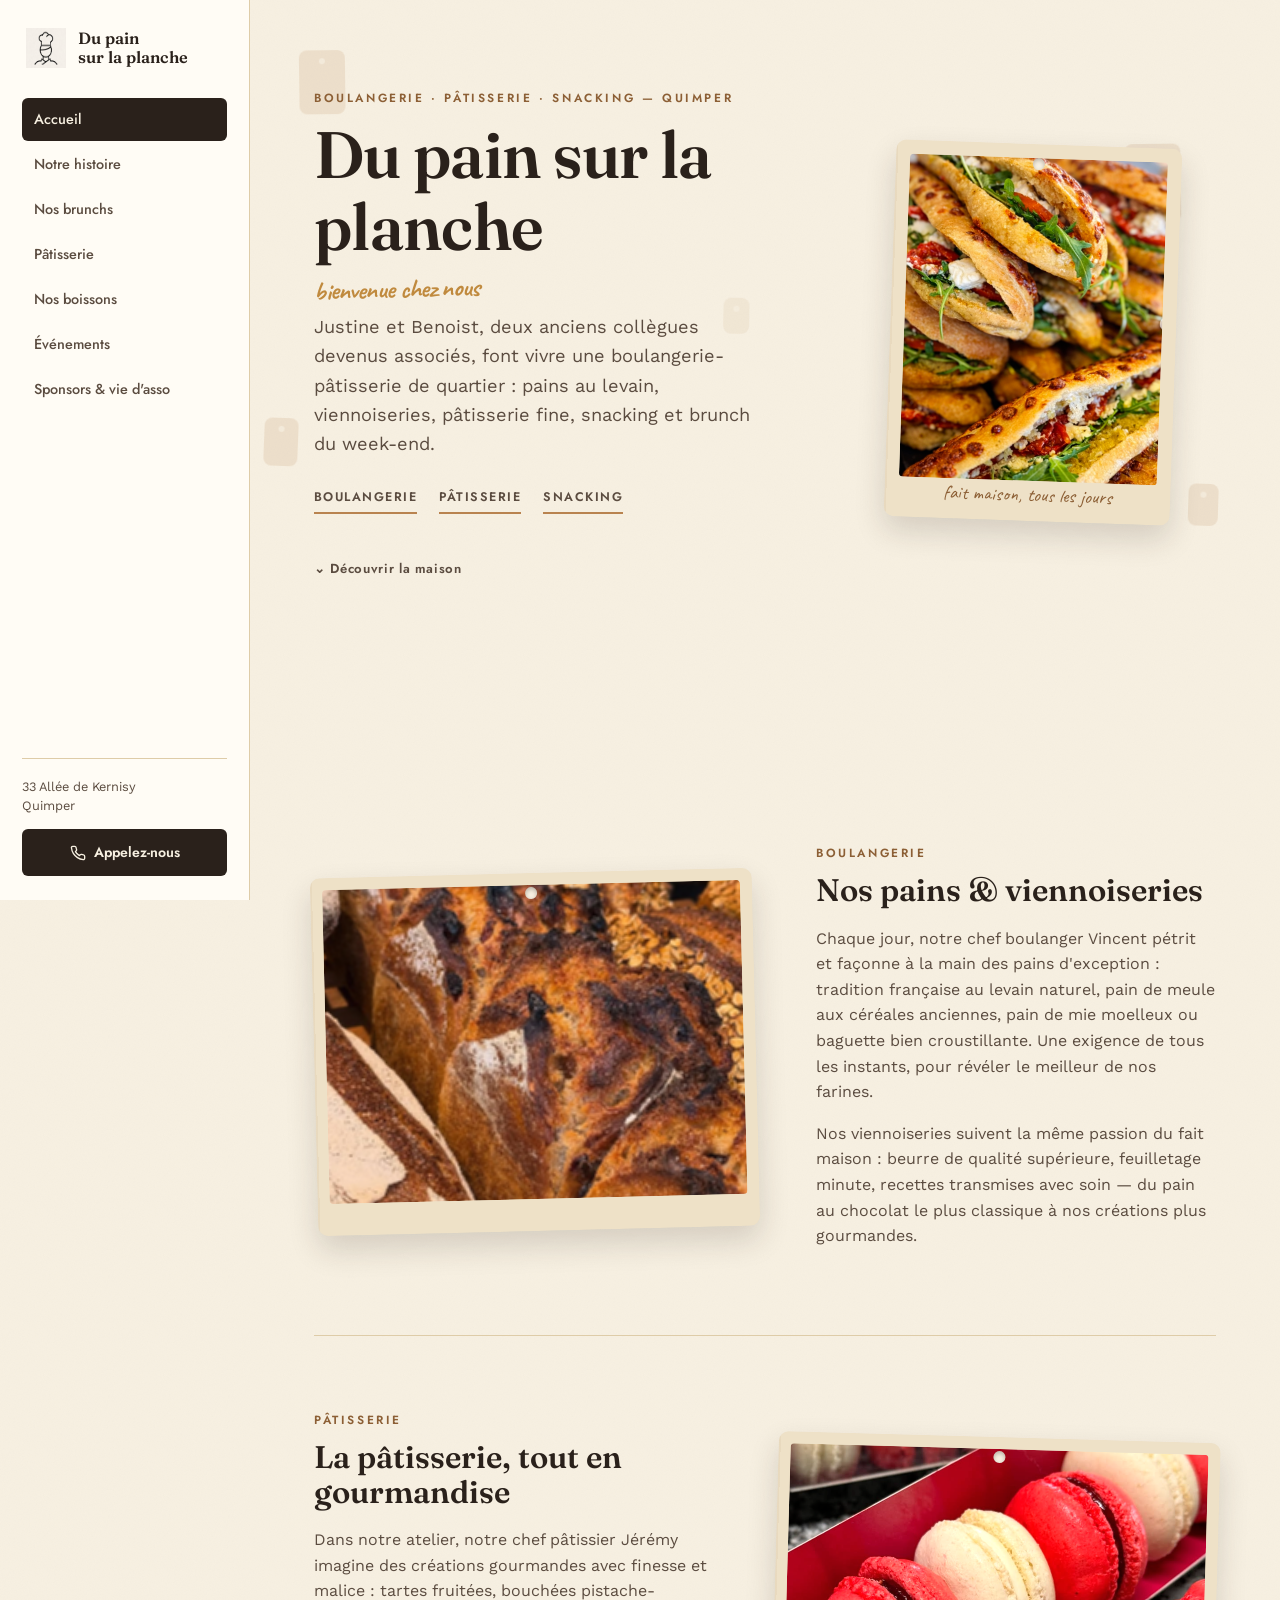
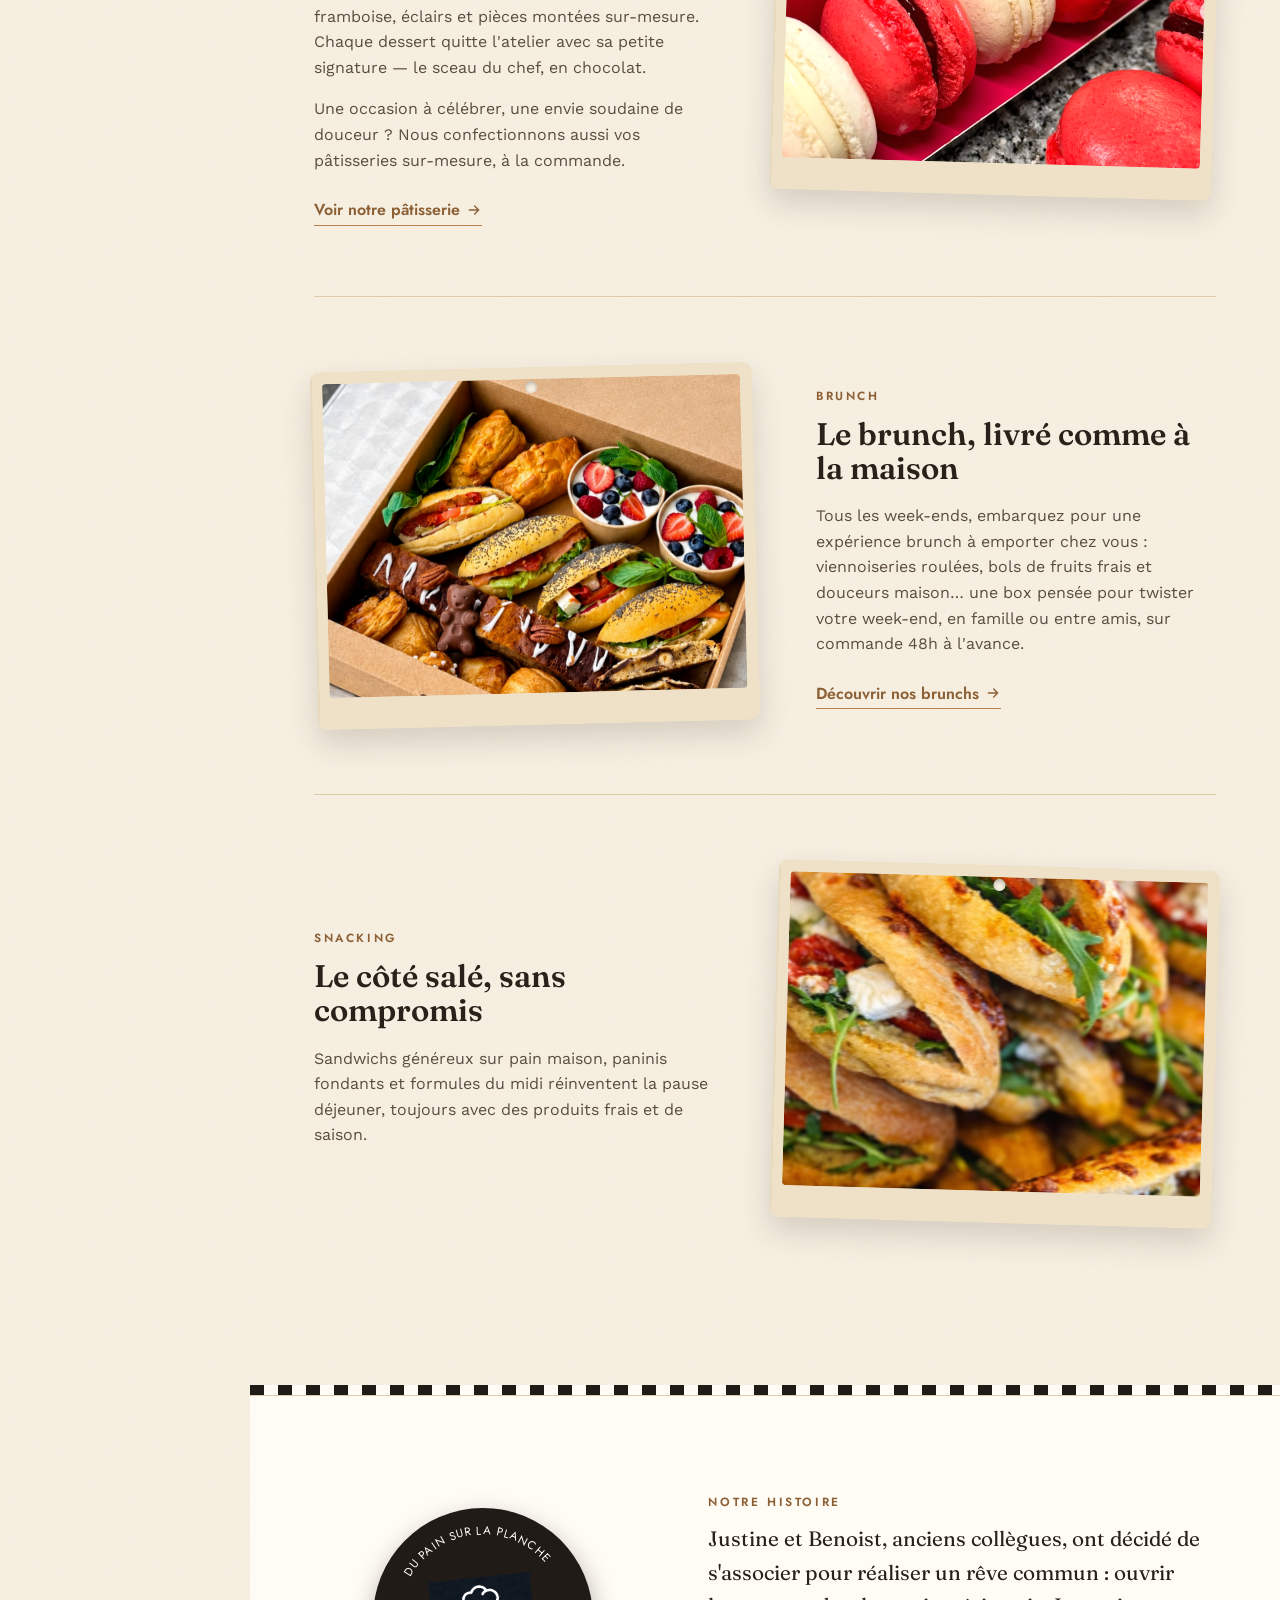
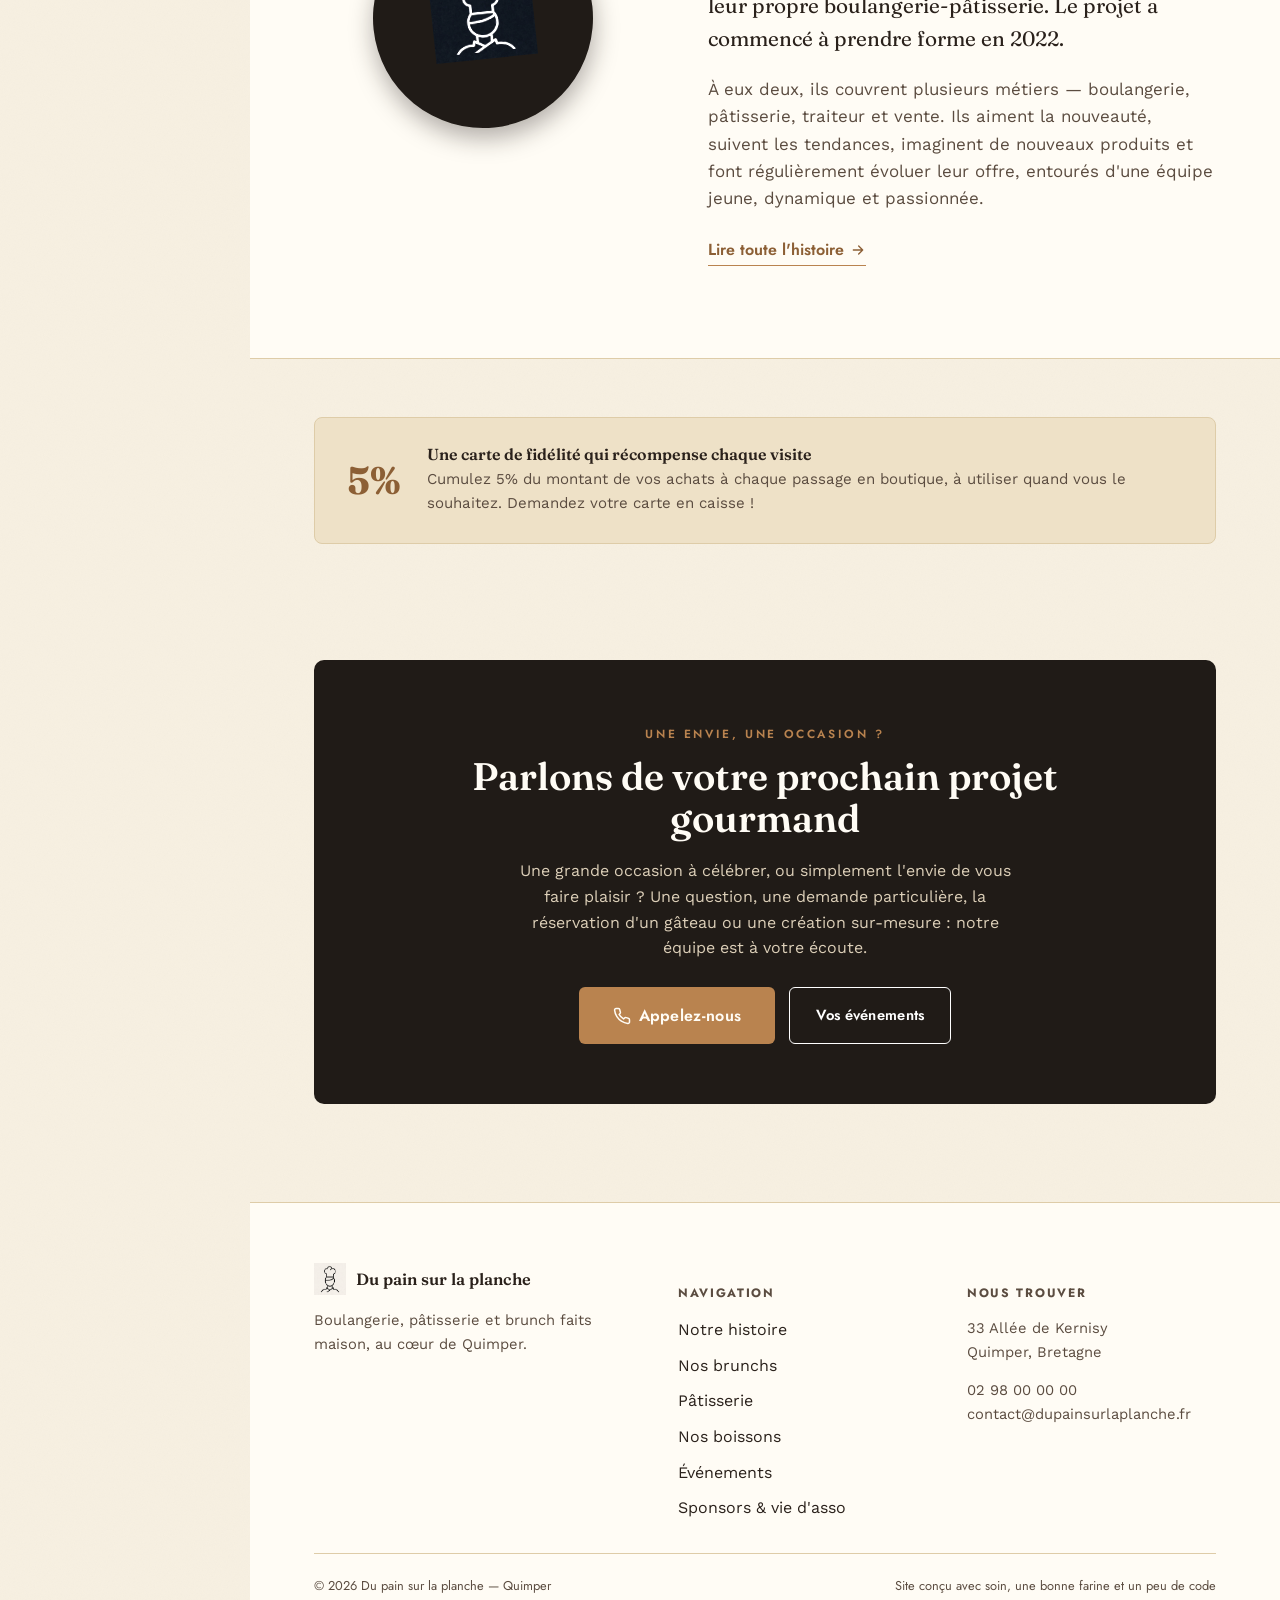
==== commit c6c5068e: "Refonte du site autour de la planche et du sceau de la mascotte Nouveau système visuel tiré d'Instag" ====
--- a/index.html
+++ b/index.html
@@ -13,8 +13,8 @@
   Informations à personnaliser avant mise en ligne :
   - numéro de téléphone (actuellement un numéro fictif)
   - adresse e-mail de contact
-  - adresse postale exacte de la boutique
-  - liens réseaux sociaux (Instagram, etc.)
+  - horaires exacts (l'adresse, elle, vient de la bio Instagram publique et est fiable)
+  Voir DESIGN.md pour le système visuel et les sources.
 -->
 <div class="sidebar-backdrop"></div>
 <div class="app">
@@ -37,7 +37,7 @@
       </ul>
     </nav>
     <div class="sidebar-cta">
-      <p class="sidebar-address">Quimper, Bretagne<br>Du mardi au dimanche</p>
+      <p class="sidebar-address">33 Allée de Kernisy<br>Quimper</p>
       <a class="btn-call-sidebar" href="tel:+33298000000">
         <svg width="16" height="16" viewBox="0 0 24 24" fill="none" stroke="currentColor" stroke-width="2" stroke-linecap="round" stroke-linejoin="round"><path d="M22 16.92v3a2 2 0 0 1-2.18 2 19.79 19.79 0 0 1-8.63-3.07 19.5 19.5 0 0 1-6-6 19.79 19.79 0 0 1-3.07-8.67A2 2 0 0 1 4.11 2h3a2 2 0 0 1 2 1.72c.127.96.361 1.903.7 2.81a2 2 0 0 1-.45 2.11L8.09 9.91a16 16 0 0 0 6 6l1.27-1.27a2 2 0 0 1 2.11-.45c.907.339 1.85.573 2.81.7A2 2 0 0 1 22 16.92z"/></svg>
         Appelez-nous
@@ -56,21 +56,31 @@
 
     <!-- HERO -->
     <section class="hero">
+      <div class="plank-field" aria-hidden="true">
+        <div class="plank-chip" style="top:8%; left:6%;"></div>
+        <div class="plank-chip" style="top:62%; left:2%; width:34px; height:48px;"></div>
+        <div class="plank-chip" style="top:20%; left:82%; width:56px; height:78px;"></div>
+        <div class="plank-chip" style="top:70%; left:88%; width:30px; height:42px;"></div>
+        <div class="plank-chip" style="top:44%; left:46%; width:26px; height:36px; opacity:.09;"></div>
+      </div>
       <div class="hero-inner">
-        <div>
-          <span class="eyebrow">Bienvenue chez</span>
-          <h1>Du pain sur <em>la planche</em></h1>
-          <p class="lead">Boulangerie, pâtisserie et brunch faits maison, au cœur de Quimper. Du pain qui craque, des douceurs qui brillent, et une bonne dose de bonne humeur.</p>
-          <div class="hero-badges">
-            <span class="badge">Boulangerie</span>
-            <span class="badge">Pâtisserie</span>
-            <span class="badge">Brunch &amp; Snacks</span>
-          </div>
-          <div class="scroll-cue">&#8964; Découvrir nos univers</div>
-        </div>
-        <div class="hero-photo">
-          <img src="images/pains/image2.png" alt="Pains au levain frais façonnés à la main">
-        </div>
+        <div class="hero-copy">
+          <span class="eyebrow">Boulangerie · Pâtisserie · Snacking — Quimper</span>
+          <h1>Du pain sur la planche<span class="brush">bienvenue chez nous</span></h1>
+          <p class="lead">Justine et Benoist, deux anciens collègues devenus associés, font vivre une boulangerie-pâtisserie de quartier : pains au levain, viennoiseries, pâtisserie fine, snacking et brunch du week-end.</p>
+          <div class="hero-tags">
+            <span>Boulangerie</span>
+            <span>Pâtisserie</span>
+            <span>Snacking</span>
+          </div>
+          <div class="scroll-cue">&#8964; Découvrir la maison</div>
+        </div>
+        <figure class="hero-photo-plank">
+          <div class="plank">
+            <img src="images/instagram/sandwich-fourre.png" alt="Pains fourrés à la roquette, tomates séchées et feta, empilés en vitrine">
+          </div>
+          <figcaption>fait maison, tous les jours</figcaption>
+        </figure>
       </div>
     </section>
 
@@ -78,25 +88,25 @@
     <section class="section container" id="pains">
       <div class="concept">
         <div class="concept-media">
-          <img src="images/pains/image3.png" alt="Pains de campagne et viennoiseries sur claie en bois">
+          <div class="plank"><img src="images/pains/image3.png" alt="Pains de campagne et viennoiseries sur claie en bois"></div>
         </div>
         <div class="concept-text">
           <span class="eyebrow">Boulangerie</span>
           <h3>Nos pains &amp; viennoiseries</h3>
-          <p>Chaque jour, nos boulangers pétrissent et façonnent à la main des pains d'exception : tradition française au levain naturel, pain de meule aux céréales anciennes, pain de mie moelleux ou baguette bien croustillante. Une exigence de tous les instants, pour révéler le meilleur de nos farines.</p>
-          <p>Nos viennoiseries suivent la même passion du fait maison : beurre de qualité supérieure, feuilletage minute, recettes transmises avec soin. Du pain au chocolat le plus classique à nos créations plus gourmandes, comme le cookie pistache-vanille, chaque bouchée est pensée pour régaler dès le matin.</p>
+          <p>Chaque jour, notre chef boulanger Vincent pétrit et façonne à la main des pains d'exception : tradition française au levain naturel, pain de meule aux céréales anciennes, pain de mie moelleux ou baguette bien croustillante. Une exigence de tous les instants, pour révéler le meilleur de nos farines.</p>
+          <p>Nos viennoiseries suivent la même passion du fait maison : beurre de qualité supérieure, feuilletage minute, recettes transmises avec soin — du pain au chocolat le plus classique à nos créations plus gourmandes.</p>
         </div>
       </div>
 
       <!-- CONCEPT : PATISSERIE -->
       <div class="concept reverse" id="patisserie">
         <div class="concept-media">
-          <img src="images/patisserie/image1.png" alt="Tartes aux fruits et bouchées pistache-framboise en vitrine">
+          <div class="plank"><img src="images/instagram/macarons-rouge.png" alt="Macarons fraise et vanille rangés dans une boîte cadeau"></div>
         </div>
         <div class="concept-text">
           <span class="eyebrow">Pâtisserie</span>
           <h3>La pâtisserie, tout en gourmandise</h3>
-          <p>Dans notre atelier, la pâtisserie se conjugue avec finesse et malice. Nous sélectionnons les plus belles matières premières de la région pour composer tartes fruitées, bouchées pistache-framboise pleines de caractère, éclairs généreux et paris-brest irrésistibles.</p>
+          <p>Dans notre atelier, notre chef pâtissier Jérémy imagine des créations gourmandes avec finesse et malice : tartes fruitées, bouchées pistache-framboise, éclairs et pièces montées sur-mesure. Chaque dessert quitte l'atelier avec sa petite signature — le sceau du chef, en chocolat.</p>
           <p>Une occasion à célébrer, une envie soudaine de douceur ? Nous confectionnons aussi vos pâtisseries sur-mesure, à la commande.</p>
           <a class="concept-link" href="patisserie.html">Voir notre pâtisserie
             <svg width="16" height="16" viewBox="0 0 24 24" fill="none" stroke="currentColor" stroke-width="2" stroke-linecap="round" stroke-linejoin="round"><path d="M5 12h14M13 6l6 6-6 6"/></svg>
@@ -107,12 +117,12 @@
       <!-- CONCEPT : BRUNCH -->
       <div class="concept" id="brunch">
         <div class="concept-media">
-          <img src="images/brunch/image10.png" alt="Box brunch avec viennoiseries roulées, bols de fruits et crêpes">
+          <div class="plank"><img src="images/instagram/box-brunch-kraft.png" alt="Box brunch kraft avec sandwichs, viennoiseries et bols de fruits frais"></div>
         </div>
         <div class="concept-text">
           <span class="eyebrow">Brunch</span>
           <h3>Le brunch, livré comme à la maison</h3>
-          <p>Tous les week-ends, embarquez pour une expérience brunch à emporter chez vous : viennoiseries roulées, crêpes gourmandes, bols de fruits frais et granola… une box pensée pour twister votre week-end, en famille ou entre amis, sur commande 48h à l'avance.</p>
+          <p>Tous les week-ends, embarquez pour une expérience brunch à emporter chez vous : viennoiseries roulées, bols de fruits frais et douceurs maison… une box pensée pour twister votre week-end, en famille ou entre amis, sur commande 48h à l'avance.</p>
           <a class="concept-link" href="nos-brunchs.html">Découvrir nos brunchs
             <svg width="16" height="16" viewBox="0 0 24 24" fill="none" stroke="currentColor" stroke-width="2" stroke-linecap="round" stroke-linejoin="round"><path d="M5 12h14M13 6l6 6-6 6"/></svg>
           </a>
@@ -122,12 +132,39 @@
       <!-- CONCEPT : SNACK -->
       <div class="concept reverse" id="snacks">
         <div class="concept-media">
-          <img src="images/snacks/image12.png" alt="Sandwichs et paninis sur pain maison garnis de légumes frais">
+          <div class="plank"><img src="images/snacks/image12.png" alt="Sandwichs et paninis sur pain maison garnis de légumes frais"></div>
         </div>
         <div class="concept-text">
           <span class="eyebrow">Snacking</span>
           <h3>Le côté salé, sans compromis</h3>
-          <p>Sandwichs généreux sur pain maison, paninis fondants ou notre fameux croissant salé ciboulette-roquette-tomates séchées réinventent la pause déjeuner et l'apéritif dînatoire, toujours avec des produits frais et de saison.</p>
+          <p>Sandwichs généreux sur pain maison, paninis fondants et formules du midi réinventent la pause déjeuner, toujours avec des produits frais et de saison.</p>
+        </div>
+      </div>
+    </section>
+
+    <div class="stripe-frieze" aria-hidden="true"></div>
+
+    <!-- HISTOIRE : le sceau s'appose -->
+    <section class="section section-alt" id="histoire">
+      <div class="container">
+        <div class="story">
+          <div class="story-seal">
+            <div class="seal seal-lg seal-stamp" aria-hidden="true">
+              <img src="images/logo.png" alt="">
+              <svg class="seal-text" viewBox="0 0 200 200">
+                <path id="sealPathHome" d="M 24,100 A76,76 0 0 1 176,100" fill="none"/>
+                <text><textPath href="#sealPathHome" startOffset="50%">Du pain sur la planche</textPath></text>
+              </svg>
+            </div>
+          </div>
+          <div class="story-text">
+            <span class="eyebrow">Notre histoire</span>
+            <p>Justine et Benoist, anciens collègues, ont décidé de s'associer pour réaliser un rêve commun : ouvrir leur propre boulangerie-pâtisserie. Le projet a commencé à prendre forme en 2022.</p>
+            <p>À eux deux, ils couvrent plusieurs métiers — boulangerie, pâtisserie, traiteur et vente. Ils aiment la nouveauté, suivent les tendances, imaginent de nouveaux produits et font régulièrement évoluer leur offre, entourés d'une équipe jeune, dynamique et passionnée.</p>
+            <a class="concept-link" href="notre-histoire.html">Lire toute l'histoire
+              <svg width="16" height="16" viewBox="0 0 24 24" fill="none" stroke="currentColor" stroke-width="2" stroke-linecap="round" stroke-linejoin="round"><path d="M5 12h14M13 6l6 6-6 6"/></svg>
+            </a>
+          </div>
         </div>
       </div>
     </section>
@@ -146,7 +183,7 @@
     <!-- CTA CONTACT -->
     <section class="section-tight container" id="contact">
       <div class="cta-band">
-        <span class="eyebrow" style="color:var(--gold)">Une envie, une occasion ?</span>
+        <span class="eyebrow" style="color:var(--oak)">Une envie, une occasion ?</span>
         <h2>Parlons de votre prochain projet gourmand</h2>
         <p>Une grande occasion à célébrer, ou simplement l'envie de vous faire plaisir ? Une question, une demande particulière, la réservation d'un gâteau ou une création sur-mesure : notre équipe est à votre écoute.</p>
         <div class="btn-row">
@@ -154,7 +191,7 @@
             <svg width="18" height="18" viewBox="0 0 24 24" fill="none" stroke="currentColor" stroke-width="2" stroke-linecap="round" stroke-linejoin="round"><path d="M22 16.92v3a2 2 0 0 1-2.18 2 19.79 19.79 0 0 1-8.63-3.07 19.5 19.5 0 0 1-6-6 19.79 19.79 0 0 1-3.07-8.67A2 2 0 0 1 4.11 2h3a2 2 0 0 1 2 1.72c.127.96.361 1.903.7 2.81a2 2 0 0 1-.45 2.11L8.09 9.91a16 16 0 0 0 6 6l1.27-1.27a2 2 0 0 1 2.11-.45c.907.339 1.85.573 2.81.7A2 2 0 0 1 22 16.92z"/></svg>
             Appelez-nous
           </a>
-          <a class="btn btn-outline btn-lg" style="border-color:#fff;color:#fff" href="evenements.html">Vos événements</a>
+          <a class="btn btn-outline" style="border-color:#fff;color:#fff" href="evenements.html">Vos événements</a>
         </div>
       </div>
     </section>
@@ -182,7 +219,7 @@
           </div>
           <div class="footer-col">
             <h5>Nous trouver</h5>
-            <p>Quimper, Bretagne<br>Du mardi au dimanche</p>
+            <p>33 Allée de Kernisy<br>Quimper, Bretagne</p>
             <p><a href="tel:+33298000000">02 98 00 00 00</a><br><a href="mailto:contact@dupainsurlaplanche.fr">contact@dupainsurlaplanche.fr</a></p>
           </div>
         </div>
--- a/css/style.css
+++ b/css/style.css
@@ -1,78 +1,188 @@
 /* ============================================================
    Du Pain sur la Planche — feuille de style commune
+   Système : voir DESIGN.md à la racine du projet.
    ============================================================ */
 
-@import url('https://fonts.googleapis.com/css2?family=Fraunces:opsz,wght@9..144,400;9..144,500;9..144,600;9..144,700&family=Work+Sans:wght@400;500;600&display=swap');
+@import url('https://fonts.googleapis.com/css2?family=Fraunces:opsz,wght@9..144,400;9..144,500;9..144,600;9..144,700;9..144,900&family=Jost:wght@400;500;600&family=Caveat:wght@600;700&family=Work+Sans:wght@400;500;600&display=swap');
 
 :root{
-  --cream:        #f6f1e7;
-  --cream-2:      #efe6d3;
-  --paper:        #fffdf9;
-  --ink:          #241d16;
-  --ink-soft:     #4a4038;
-  --brown:        #6b4226;
-  --terracotta:   #b5602f;
-  --terracotta-2: #9c4e23;
-  --gold:         #c9973c;
-  --green:        #4b5d3a;
-  --line:         #e2d6bd;
-
-  /* Rappel des teintes réelles de la future boutique (décors Egger) */
-  --oak:          #c99a5f; /* Chêne casella naturel — H1385 ST40 */
-  --soft-beige:   #ece1c8; /* Soft beige — U220 ST9 */
-  --soft-black:   #24262b; /* Soft black — U899 ST9 */
+  --paper:        #F7F0E1;
+  --paper-2:      #EEE1C7;
+  --cream-white:  #FFFCF5;
+  --oak:          #B9834F;
+  --oak-dark:     #8C5F35;
+  --ink:          #2A211B;
+  --ink-soft:     #5B4C40;
+  --caramel:      #C08A3E;
+  --stripe:       #201B17;
+  --line:         #DECCA8;
 
   --font-display: 'Fraunces', Georgia, 'Times New Roman', serif;
-  --font-body: 'Work Sans', -apple-system, BlinkMacSystemFont, 'Segoe UI', Arial, sans-serif;
-
-  --sidebar-w: 260px;
-  --radius: 14px;
-  --shadow: 0 10px 30px rgba(36, 29, 22, 0.12);
+  --font-label:   'Jost', 'Work Sans', -apple-system, BlinkMacSystemFont, 'Segoe UI', Arial, sans-serif;
+  --font-body:    'Work Sans', -apple-system, BlinkMacSystemFont, 'Segoe UI', Arial, sans-serif;
+  --font-brush:   'Caveat', cursive;
+
+  --sidebar-w: 250px;
+  --shadow: 0 14px 30px rgba(42, 33, 27, 0.16);
+  --gutter: clamp(20px, 5vw, 72px);
 }
 
 *{ box-sizing: border-box; }
 html{ scroll-behavior: smooth; }
+@media (prefers-reduced-motion: reduce){
+  html{ scroll-behavior: auto; }
+}
 body{
   margin: 0;
   font-family: var(--font-body);
-  background: var(--cream);
+  background: var(--paper);
   color: var(--ink);
   line-height: 1.6;
   -webkit-font-smoothing: antialiased;
+  /* grain papier très léger */
+  background-image:
+    url("data:image/svg+xml,%3Csvg xmlns='http://www.w3.org/2000/svg' width='120' height='120'%3E%3Cfilter id='n'%3E%3CfeTurbulence type='fractalNoise' baseFrequency='0.85' numOctaves='2' stitchTiles='stitch'/%3E%3CfeColorMatrix type='saturate' values='0'/%3E%3C/filter%3E%3Crect width='120' height='120' filter='url(%23n)' opacity='0.035'/%3E%3C/svg%3E");
 }
 img{ max-width: 100%; display: block; }
 a{ color: inherit; text-decoration: none; }
+a:focus-visible, button:focus-visible{ outline: 2px solid var(--caramel); outline-offset: 3px; }
 h1, h2, h3, h4{
   font-family: var(--font-display);
   font-weight: 600;
-  line-height: 1.15;
+  line-height: 1.1;
   margin: 0 0 0.5em;
   color: var(--ink);
 }
 p{ margin: 0 0 1em; }
 ul{ margin: 0; padding: 0; }
+
 .eyebrow{
-  font-family: var(--font-body);
+  font-family: var(--font-label);
   text-transform: uppercase;
-  letter-spacing: 0.14em;
-  font-size: 0.78rem;
-  font-weight: 600;
-  color: var(--terracotta-2);
+  letter-spacing: 0.22em;
+  font-size: 0.74rem;
+  font-weight: 600;
+  color: var(--oak-dark);
   margin-bottom: 0.9em;
   display: inline-block;
 }
+.brush{
+  font-family: var(--font-brush);
+  font-weight: 700;
+  color: var(--caramel);
+}
+
+/* ---------------- Frise rayée (dosée, jamais en fond plein) ---------------- */
+.stripe-frieze{
+  height: 10px;
+  background-image: repeating-linear-gradient(90deg, var(--stripe) 0 14px, var(--cream-white) 14px 28px);
+}
+
+/* ---------------- La planche : support visuel signature ---------------- */
+.plank{
+  position: relative;
+  background: var(--paper-2);
+  background-image: linear-gradient(90deg, rgba(140,95,53,0.06) 0 2px, transparent 2px 40px);
+  border-radius: 10px;
+  box-shadow: var(--shadow);
+}
+.plank::before{
+  /* trou de suspension */
+  content: '';
+  position: absolute;
+  top: 14px; left: 50%;
+  width: 12px; height: 12px;
+  margin-left: -6px;
+  border-radius: 50%;
+  background: var(--paper);
+  box-shadow: inset 0 2px 4px rgba(42,33,27,0.3);
+}
+
+/* Planches de fond qui dérivent au scroll (décor, non interactif) */
+.plank-field{
+  position: absolute;
+  inset: 0;
+  overflow: hidden;
+  pointer-events: none;
+  z-index: 0;
+}
+.plank-chip{
+  position: absolute;
+  width: 46px;
+  height: 64px;
+  background: var(--oak);
+  opacity: 0.16;
+  border-radius: 8px;
+  will-change: transform;
+}
+.plank-chip::before{
+  content: '';
+  position: absolute;
+  top: 8px; left: 50%;
+  width: 6px; height: 6px;
+  margin-left: -3px;
+  border-radius: 50%;
+  background: var(--paper);
+  opacity: 0.7;
+}
+@media (prefers-reduced-motion: reduce){
+  .plank-chip{ transition: none !important; }
+}
+
+/* ---------------- Le sceau : médaillon mascotte ---------------- */
+.seal{
+  --seal-size: 148px;
+  width: var(--seal-size);
+  height: var(--seal-size);
+  border-radius: 50%;
+  background: var(--stripe);
+  display: flex;
+  align-items: center;
+  justify-content: center;
+  position: relative;
+  flex-shrink: 0;
+  box-shadow: 0 10px 24px rgba(32,27,23,0.35);
+}
+.seal img{
+  width: 46%;
+  filter: invert(1) brightness(1.5);
+}
+.seal svg.seal-text{
+  position: absolute;
+  inset: 0;
+  width: 100%;
+  height: 100%;
+}
+.seal svg.seal-text text{
+  font-family: var(--font-label);
+  font-size: 10.5px;
+  letter-spacing: 0.1em;
+  fill: var(--cream-white);
+  text-transform: uppercase;
+  text-anchor: middle;
+}
+.seal.seal-lg{ --seal-size: 220px; }
+.seal.seal-stamp{
+  transform: scale(0.4) rotate(-24deg);
+  opacity: 0;
+  transition: transform 0.6s cubic-bezier(.2,.9,.25,1.15), opacity 0.5s ease;
+}
+.seal.seal-stamp.is-stamped{
+  transform: scale(1) rotate(-6deg);
+  opacity: 1;
+}
+@media (prefers-reduced-motion: reduce){
+  .seal.seal-stamp{ transition: none; transform: rotate(-6deg); opacity: 1; }
+}
 
 /* ---------------- Layout shell ---------------- */
-.app{
-  display: flex;
-  min-height: 100vh;
-}
+.app{ display: flex; min-height: 100vh; }
 
 /* ---------------- Sidebar ---------------- */
 .sidebar{
   width: var(--sidebar-w);
   flex-shrink: 0;
-  background: var(--paper);
+  background: var(--cream-white);
   border-right: 1px solid var(--line);
   padding: 28px 22px 24px;
   position: fixed;
@@ -89,10 +199,10 @@
   margin-bottom: 30px;
   padding: 0 4px;
 }
-.sidebar-brand img{ width: 42px; height: 42px; }
+.sidebar-brand img{ width: 40px; height: 40px; }
 .sidebar-brand .brand-name{
   font-family: var(--font-display);
-  font-size: 1.05rem;
+  font-size: 1.02rem;
   font-weight: 600;
   line-height: 1.15;
 }
@@ -101,14 +211,15 @@
 .sidebar-nav a{
   display: block;
   padding: 10px 12px;
-  border-radius: 10px;
-  font-size: 0.94rem;
+  border-radius: 6px;
+  font-family: var(--font-label);
+  font-size: 0.9rem;
   font-weight: 500;
   color: var(--ink-soft);
   transition: background 0.15s ease, color 0.15s ease;
 }
-.sidebar-nav a:hover{ background: var(--cream-2); color: var(--ink); }
-.sidebar-nav a.active{ background: var(--terracotta); color: #fff; }
+.sidebar-nav a:hover{ background: var(--paper-2); color: var(--ink); }
+.sidebar-nav a.active{ background: var(--ink); color: var(--paper); }
 .sidebar-cta{
   margin-top: 20px;
   border-top: 1px solid var(--line);
@@ -128,12 +239,13 @@
   width: 100%;
   padding: 12px 14px;
   background: var(--ink);
-  color: #fff;
-  border-radius: 10px;
-  font-weight: 600;
-  font-size: 0.92rem;
-}
-.btn-call-sidebar:hover{ background: var(--terracotta-2); }
+  color: var(--paper);
+  border-radius: 6px;
+  font-family: var(--font-label);
+  font-weight: 600;
+  font-size: 0.88rem;
+}
+.btn-call-sidebar:hover{ background: var(--oak-dark); }
 
 .sidebar-close{
   display: none;
@@ -152,19 +264,19 @@
   position: sticky;
   top: 0;
   z-index: 150;
-  background: var(--paper);
+  background: var(--cream-white);
   border-bottom: 1px solid var(--line);
   align-items: center;
   justify-content: space-between;
   padding: 12px 16px;
 }
 .topbar-brand{ display: flex; align-items: center; gap: 10px; }
-.topbar-brand img{ width: 32px; height: 32px; }
-.topbar-brand span{ font-family: var(--font-display); font-weight: 600; font-size: 0.98rem; }
+.topbar-brand img{ width: 30px; height: 30px; }
+.topbar-brand span{ font-family: var(--font-display); font-weight: 600; font-size: 0.96rem; }
 .menu-toggle{
-  background: var(--cream-2);
+  background: var(--paper-2);
   border: none;
-  border-radius: 8px;
+  border-radius: 6px;
   width: 40px; height: 40px;
   display: flex;
   align-items: center;
@@ -186,77 +298,90 @@
   display: none;
   position: fixed;
   inset: 0;
-  background: rgba(36,29,22,0.45);
+  background: rgba(32,27,23,0.5);
   z-index: 190;
 }
 
 /* ---------------- Main content ---------------- */
-.main{
-  margin-left: var(--sidebar-w);
-  flex: 1;
-  min-width: 0;
-}
-.container{
-  max-width: 1140px;
-  margin: 0 auto;
-  padding: 0 32px;
-}
+.main{ margin-left: var(--sidebar-w); flex: 1; min-width: 0; }
+.container{ max-width: 1180px; margin: 0 auto; padding: 0 var(--gutter); }
 
 /* ---------------- Hero ---------------- */
 .hero{
   position: relative;
-  padding: 96px 0 100px;
-  background: linear-gradient(180deg, var(--cream) 0%, var(--cream-2) 100%);
-  border-bottom: 1px solid var(--line);
+  padding: 84px 0 96px;
   overflow: hidden;
 }
 .hero-inner{
-  max-width: 1140px;
+  max-width: 1180px;
   margin: 0 auto;
-  padding: 0 32px;
+  padding: 0 var(--gutter);
+  position: relative;
   display: grid;
-  grid-template-columns: 1.1fr 0.9fr;
-  gap: 48px;
-  align-items: center;
-}
+  grid-template-columns: 1.15fr 0.85fr;
+  gap: 40px;
+  align-items: center;
+  z-index: 1;
+}
+.hero-copy{ position: relative; z-index: 2; }
 .hero h1{
-  font-size: clamp(2.4rem, 5vw, 3.6rem);
-  margin-bottom: 18px;
-}
-.hero h1 em{
-  font-style: normal;
-  color: var(--terracotta);
-}
-.hero p.lead{ font-size: 1.15rem; color: var(--ink-soft); max-width: 480px; }
-.hero-badges{
-  display: flex;
-  gap: 10px;
+  font-size: clamp(2.6rem, 5.4vw, 4.1rem);
+  margin-bottom: 14px;
+  letter-spacing: -0.01em;
+}
+.hero h1 .brush{
+  display: block;
+  font-size: 0.4em;
+  line-height: 1;
+  transform: rotate(-1.6deg);
+  margin-top: 0.35em;
+  color: var(--caramel);
+}
+.hero p.lead{ font-size: 1.14rem; color: var(--ink-soft); max-width: 460px; }
+.hero-tags{
+  display: flex;
+  gap: 22px;
   flex-wrap: wrap;
-  margin-top: 26px;
-}
-.badge{
-  padding: 8px 16px;
-  background: var(--paper);
-  border: 1px solid var(--line);
-  border-radius: 999px;
-  font-size: 0.82rem;
-  font-weight: 600;
-  letter-spacing: 0.03em;
-}
-.hero-photo{
-  border-radius: 20px;
-  overflow: hidden;
-  box-shadow: var(--shadow);
+  margin-top: 30px;
+  font-family: var(--font-label);
+}
+.hero-tags span{
+  font-size: 0.78rem;
+  font-weight: 600;
+  letter-spacing: 0.12em;
+  text-transform: uppercase;
+  color: var(--ink-soft);
+  padding-bottom: 4px;
+  border-bottom: 2px solid var(--oak);
+}
+.hero-photo-plank{
+  position: relative;
+  transform: rotate(2deg);
+}
+.hero-photo-plank .plank{ padding: 14px 14px 40px; }
+.hero-photo-plank img{
+  border-radius: 4px;
   aspect-ratio: 4/5;
-}
-.hero-photo img{ width: 100%; height: 100%; object-fit: cover; }
+  object-fit: cover;
+  width: 100%;
+}
+.hero-photo-plank figcaption{
+  position: absolute;
+  bottom: 10px; left: 14px; right: 14px;
+  font-family: var(--font-brush);
+  font-size: 1.2rem;
+  color: var(--oak-dark);
+  text-align: center;
+}
 .scroll-cue{
   display: inline-flex;
   align-items: center;
   gap: 6px;
-  margin-top: 40px;
-  font-size: 0.85rem;
-  font-weight: 600;
+  margin-top: 44px;
+  font-family: var(--font-label);
+  font-size: 0.82rem;
+  font-weight: 600;
+  letter-spacing: 0.05em;
   color: var(--ink-soft);
 }
 
@@ -266,118 +391,187 @@
   align-items: center;
   gap: 8px;
   padding: 13px 26px;
-  border-radius: 10px;
-  font-weight: 600;
-  font-size: 0.95rem;
+  border-radius: 6px;
+  font-family: var(--font-label);
+  font-weight: 600;
+  font-size: 0.92rem;
+  letter-spacing: 0.02em;
   border: none;
   cursor: pointer;
 }
-.btn-primary{ background: var(--terracotta); color: #fff; }
-.btn-primary:hover{ background: var(--terracotta-2); }
-.btn-dark{ background: var(--ink); color: #fff; }
-.btn-dark:hover{ background: #362c22; }
+.btn-primary{ background: var(--oak); color: var(--cream-white); }
+.btn-primary:hover{ background: var(--oak-dark); }
+.btn-dark{ background: var(--ink); color: var(--paper); }
+.btn-dark:hover{ background: var(--stripe); }
 .btn-outline{ background: transparent; color: var(--ink); border: 1.5px solid var(--ink); }
-.btn-outline:hover{ background: var(--ink); color: #fff; }
-.btn-lg{ padding: 16px 34px; font-size: 1.05rem; }
+.btn-outline:hover{ background: var(--ink); color: var(--paper); }
+.btn-lg{ padding: 16px 34px; font-size: 1rem; }
 
 /* ---------------- Sections ---------------- */
-.section{ padding-top: 88px; padding-bottom: 88px; }
-.section-tight{ padding-top: 60px; padding-bottom: 60px; }
-.section-alt{ background: var(--paper); border-top: 1px solid var(--line); border-bottom: 1px solid var(--line); }
-.section-dark{ background: var(--ink); color: var(--cream); }
-.section-dark .eyebrow{ color: var(--gold); }
-.section-dark h2{ color: #fff; }
-.section-head{ max-width: 640px; margin-bottom: 48px; }
+.section{ padding-top: 92px; padding-bottom: 92px; position: relative; }
+.section-tight{ padding-top: 58px; padding-bottom: 58px; position: relative; }
+.section-alt{ background: var(--cream-white); border-top: 1px solid var(--line); border-bottom: 1px solid var(--line); }
+.section-dark{ background: var(--stripe); color: var(--paper); }
+.section-dark .eyebrow{ color: var(--oak); }
+.section-dark h2{ color: var(--cream-white); }
+.section-head{ max-width: 640px; margin-bottom: 52px; }
 .section-head.center{ margin-left: auto; margin-right: auto; text-align: center; }
-.section-head h2{ font-size: clamp(1.8rem, 3.2vw, 2.4rem); }
+.section-head h2{ font-size: clamp(1.9rem, 3.4vw, 2.6rem); }
 .section-head p{ color: var(--ink-soft); font-size: 1.05rem; }
-.section-dark .section-head p{ color: #d9d0bf; }
-
-/* Feature / concept blocks (home page) */
+.section-dark .section-head p{ color: #DCCFB8; }
+
+/* Feature / concept blocks — posés sur planche, asymétriques */
 .concept{
   display: grid;
-  grid-template-columns: 1fr 1fr;
-  gap: 56px;
-  align-items: center;
-  padding: 64px 0;
+  grid-template-columns: 0.95fr 1.05fr;
+  gap: 60px;
+  align-items: center;
+  padding: 70px 0;
   border-bottom: 1px solid var(--line);
 }
+.concept:nth-of-type(odd){ grid-template-columns: 1.05fr 0.95fr; }
 .concept:last-of-type{ border-bottom: none; }
 .concept.reverse .concept-media{ order: 2; }
-.concept-media{
-  border-radius: 18px;
-  overflow: hidden;
-  box-shadow: var(--shadow);
-}
-.concept-media img{ aspect-ratio: 4/3; object-fit: cover; width: 100%; }
-.concept-text h3{ font-size: 1.9rem; margin-bottom: 16px; }
+.concept:nth-of-type(odd).reverse{ grid-template-columns: 0.95fr 1.05fr; }
+.concept-media{ position: relative; }
+.concept-media .plank{ padding: 12px 12px 32px; transform: rotate(-1.4deg); }
+.concept:nth-child(even) .concept-media .plank{ transform: rotate(1.6deg); }
+.concept-media img{ border-radius: 4px; aspect-ratio: 4/3; object-fit: cover; width: 100%; }
+.concept-text h3{ font-size: 1.95rem; margin-bottom: 18px; }
 .concept-text p{ color: var(--ink-soft); }
 .concept-link{
   display: inline-flex;
   align-items: center;
   gap: 6px;
-  font-weight: 600;
-  color: var(--terracotta-2);
+  font-family: var(--font-label);
+  font-weight: 600;
+  color: var(--oak-dark);
   margin-top: 8px;
-}
-.concept-link:hover{ text-decoration: underline; }
-
-/* Grid of cards */
+  border-bottom: 1.5px solid var(--oak);
+  padding-bottom: 2px;
+}
+.concept-link:hover{ color: var(--stripe); border-color: var(--stripe); }
+
+/* Menu imprimé (pâtisserie / boissons) — typographie, pas de cartes */
+.menu-list{ max-width: 760px; }
+.menu-row{
+  display: flex;
+  justify-content: space-between;
+  align-items: baseline;
+  gap: 20px;
+  padding: 20px 0;
+  border-bottom: 1px dotted var(--line);
+}
+.menu-row:first-child{ padding-top: 0; }
+.menu-row .name{
+  font-family: var(--font-display);
+  font-size: 1.24rem;
+  font-weight: 600;
+}
+.menu-row .desc{
+  display: block;
+  font-family: var(--font-body);
+  font-size: 0.92rem;
+  color: var(--ink-soft);
+  font-weight: 400;
+  margin-top: 4px;
+}
+.menu-row .price{
+  font-family: var(--font-label);
+  font-weight: 600;
+  color: var(--oak-dark);
+  white-space: nowrap;
+}
+.menu-group-title{
+  font-family: var(--font-brush);
+  font-size: 1.8rem;
+  color: var(--caramel);
+  margin: 56px 0 6px;
+}
+.menu-group-title:first-of-type{ margin-top: 0; }
+
+/* Grid générique (peu utilisé — préférer menu-list / concept) */
 .grid{ display: grid; gap: 28px; }
 .grid-2{ grid-template-columns: repeat(2, 1fr); }
 .grid-3{ grid-template-columns: repeat(3, 1fr); }
 .grid-4{ grid-template-columns: repeat(4, 1fr); }
 
 .card{
-  background: var(--paper);
+  background: var(--cream-white);
   border: 1px solid var(--line);
-  border-radius: var(--radius);
+  border-radius: 8px;
   padding: 28px;
 }
 .card h4{ font-size: 1.15rem; }
 .card p{ color: var(--ink-soft); font-size: 0.95rem; margin-bottom: 0; }
 
-/* Gallery */
+/* Galerie — planches en léger désordre, pas des cartes identiques */
 .gallery{
   display: grid;
   grid-template-columns: repeat(3, 1fr);
-  gap: 16px;
-}
-.gallery figure{
+  gap: 32px 28px;
+}
+.gallery figure{ margin: 0; cursor: zoom-in; }
+.gallery figure .plank{ padding: 10px 10px 30px; }
+.gallery figure:nth-child(3n+1) .plank{ transform: rotate(-1.6deg); }
+.gallery figure:nth-child(3n+2) .plank{ transform: rotate(1deg); }
+.gallery figure:nth-child(3n+3) .plank{ transform: rotate(-0.6deg); }
+.gallery img{ width: 100%; aspect-ratio: 1/1; object-fit: cover; border-radius: 4px; }
+.gallery figcaption{
+  margin-top: 10px;
+  text-align: center;
+  font-family: var(--font-brush);
+  font-size: 1.1rem;
+  color: var(--oak-dark);
+}
+
+/* Collage Instagram — irrégulier, pas une grille 3x3 */
+.collage{
+  display: grid;
+  grid-template-columns: repeat(6, 1fr);
+  grid-auto-rows: 90px;
+  gap: 14px;
+}
+.collage figure{
   margin: 0;
-  border-radius: 14px;
+  border-radius: 4px;
   overflow: hidden;
   box-shadow: var(--shadow);
-  cursor: zoom-in;
   position: relative;
 }
-.gallery img{ width: 100%; aspect-ratio: 1/1; object-fit: cover; transition: transform 0.35s ease; }
-.gallery figure:hover img{ transform: scale(1.06); }
-.gallery figcaption{
+.collage img{ width: 100%; height: 100%; object-fit: cover; }
+.collage figcaption{
   position: absolute; left: 0; right: 0; bottom: 0;
-  padding: 10px 14px;
-  font-size: 0.82rem;
-  font-weight: 600;
+  padding: 10px 12px;
+  font-family: var(--font-brush);
+  font-size: 1rem;
   color: #fff;
-  background: linear-gradient(180deg, rgba(0,0,0,0) 0%, rgba(0,0,0,0.55) 100%);
-}
+  background: linear-gradient(180deg, rgba(0,0,0,0) 0%, rgba(0,0,0,0.6) 100%);
+}
+.collage .c1{ grid-column: span 3; grid-row: span 3; }
+.collage .c2{ grid-column: span 3; grid-row: span 2; }
+.collage .c3{ grid-column: span 2; grid-row: span 2; }
+.collage .c4{ grid-column: span 2; grid-row: span 3; }
+.collage .c5{ grid-column: span 2; grid-row: span 2; }
+.collage .c6{ grid-column: span 3; grid-row: span 2; }
+.collage .c7{ grid-column: span 3; grid-row: span 2; }
 
 /* Lightbox */
 .lightbox{
   display: none;
   position: fixed;
   inset: 0;
-  background: rgba(20,16,11,0.9);
+  background: rgba(20,16,11,0.92);
   z-index: 400;
   align-items: center;
   justify-content: center;
   padding: 40px;
 }
 .lightbox.open{ display: flex; }
-.lightbox img{ max-width: 100%; max-height: 85vh; border-radius: 10px; }
+.lightbox img{ max-width: 100%; max-height: 85vh; border-radius: 6px; }
 .lightbox-close{
   position: absolute; top: 24px; right: 28px;
-  background: rgba(255,255,255,0.12);
+  background: rgba(255,255,255,0.14);
   border: none;
   color: #fff;
   width: 42px; height: 42px;
@@ -386,97 +580,99 @@
   cursor: pointer;
 }
 
-/* People / avatars */
-.people{ display: grid; grid-template-columns: repeat(2, 1fr); gap: 40px; }
-.people-4{ grid-template-columns: repeat(4, 1fr); }
-.person{ text-align: center; }
-.avatar{
-  width: 150px; height: 150px;
-  border-radius: 50%;
-  margin: 0 auto 18px;
-  display: flex;
+/* Équipe / fondateurs — portraits éditoriaux, pas d'avatars ronds génériques */
+.founders{
+  display: grid;
+  grid-template-columns: repeat(2, 1fr);
+  gap: 40px;
+}
+.founder{ position: relative; }
+.founder .plank{ padding: 12px 12px 46px; }
+.founder:first-child .plank{ transform: rotate(-1.2deg); }
+.founder:last-child .plank{ transform: rotate(1.2deg); }
+.founder img{ width: 100%; aspect-ratio: 3/4; object-fit: cover; border-radius: 4px; }
+.founder-placeholder{
+  aspect-ratio: 3/4;
+  display: flex;
+  flex-direction: column;
   align-items: center;
   justify-content: center;
+  gap: 14px;
+  background: var(--paper-2);
+  border-radius: 4px;
+}
+.founder-placeholder .mascot-ph{ width: 34%; opacity: 0.5; }
+.founder-placeholder span{
+  font-family: var(--font-label);
+  font-size: 0.76rem;
+  text-align: center;
+  color: var(--ink-soft);
+  max-width: 70%;
+  line-height: 1.4;
+}
+.founder figcaption{
+  position: absolute; bottom: 12px; left: 20px; right: 20px;
+}
+.founder h4{ margin-bottom: 2px; font-size: 1.2rem; }
+.founder .role{
+  font-family: var(--font-label);
+  font-size: 0.76rem;
+  text-transform: uppercase;
+  letter-spacing: 0.1em;
+  color: var(--oak-dark);
+  font-weight: 600;
+}
+.team-note{ max-width: 620px; margin-top: 44px; color: var(--ink-soft); }
+
+/* Histoire — texte + sceau tampon */
+.story{
+  display: grid;
+  grid-template-columns: 0.4fr 0.6fr;
+  gap: 56px;
+  align-items: start;
+}
+.story-seal{
+  display: flex;
+  justify-content: center;
+  padding-top: 20px;
+}
+.story-text p{ font-size: 1.06rem; color: var(--ink-soft); }
+.story-text p:first-of-type{
   font-family: var(--font-display);
-  font-size: 2.1rem;
-  font-weight: 600;
-  color: #fff;
-}
-.avatar-sm{ width: 110px; height: 110px; font-size: 1.6rem; }
-.person h4{ margin-bottom: 4px; }
-.person .role{
-  display: block;
-  font-size: 0.82rem;
-  text-transform: uppercase;
-  letter-spacing: 0.08em;
-  color: var(--terracotta-2);
-  font-weight: 600;
-  margin-bottom: 10px;
-}
-.person p{ color: var(--ink-soft); font-size: 0.94rem; }
-
-/* Timeline (histoire) */
-.timeline{ border-left: 2px solid var(--line); padding-left: 32px; margin-left: 8px; }
-.timeline-item{ position: relative; padding-bottom: 40px; }
-.timeline-item:last-child{ padding-bottom: 0; }
-.timeline-item::before{
-  content: '';
-  position: absolute;
-  left: -39px; top: 4px;
-  width: 12px; height: 12px;
-  border-radius: 50%;
-  background: var(--terracotta);
-  border: 3px solid var(--cream);
-}
-.timeline-item .year{ font-weight: 700; color: var(--terracotta-2); font-family: var(--font-display); font-size: 1.15rem; }
-
-/* Drinks / SVG icon menu */
-.drink-card{
-  background: var(--paper);
-  border: 1px solid var(--line);
-  border-radius: var(--radius);
-  padding: 30px 24px;
-  text-align: center;
-}
-.drink-icon{ width: 76px; height: 76px; margin: 0 auto 18px; color: var(--ink); }
-.drink-icon svg{ width: 100%; height: 100%; }
-.drink-card h4{ margin-bottom: 6px; }
-.drink-card .price{ font-weight: 700; color: var(--terracotta-2); }
-.drink-card p{ font-size: 0.9rem; }
+  font-size: 1.3rem;
+  color: var(--ink);
+}
+
+/* Drinks / snacking — même traitement que menu-list */
+.drink-card{ display: none; } /* remplacé par menu-list, conservé pour compat */
 
 /* Steps (commande) */
-.steps{ display: grid; grid-template-columns: repeat(3, 1fr); gap: 28px; }
-.step{ position: relative; padding-top: 12px; }
+.steps{ display: grid; grid-template-columns: repeat(3, 1fr); gap: 32px; }
+.step{ position: relative; padding-top: 6px; }
 .step .num{
   display: inline-flex;
   align-items: center;
   justify-content: center;
-  width: 40px; height: 40px;
+  width: 38px; height: 38px;
   border-radius: 50%;
-  background: var(--terracotta);
-  color: #fff;
+  background: var(--oak);
+  color: var(--cream-white);
   font-family: var(--font-display);
   font-weight: 600;
   margin-bottom: 16px;
 }
 
-/* Occasion cards (evenements) */
+/* Occasion / événements */
 .occasion{
   display: flex;
   align-items: flex-start;
-  gap: 16px;
-  padding: 24px;
-  background: var(--paper);
-  border: 1px solid var(--line);
-  border-radius: var(--radius);
-}
-.occasion .icon{
-  width: 46px; height: 46px;
-  flex-shrink: 0;
-  color: var(--terracotta-2);
-}
+  gap: 18px;
+  padding: 26px 0;
+  border-bottom: 1px dotted var(--line);
+}
+.occasion .icon{ width: 42px; height: 42px; flex-shrink: 0; color: var(--oak-dark); }
 .occasion h4{ margin-bottom: 6px; }
-.occasion p{ margin: 0; font-size: 0.92rem; color: var(--ink-soft); }
+.occasion p{ margin: 0; font-size: 0.94rem; color: var(--ink-soft); }
 
 /* Sponsors */
 .sponsor-block{
@@ -484,44 +680,40 @@
   grid-template-columns: 0.9fr 1.1fr;
   gap: 48px;
   align-items: center;
-  padding: 56px 0;
-  border-bottom: 1px solid rgba(255,255,255,0.12);
+  padding: 60px 0;
+  border-bottom: 1px solid rgba(247,240,225,0.14);
 }
 .sponsor-block:last-child{ border-bottom: none; }
-.sponsor-media{
-  border-radius: 18px;
-  overflow: hidden;
-  aspect-ratio: 4/3;
-}
-.sponsor-media img{ width: 100%; height: 100%; object-fit: cover; }
+.sponsor-media .plank{ padding: 12px 12px 32px; transform: rotate(-1deg); }
+.sponsor-media img{ width: 100%; aspect-ratio: 4/3; object-fit: cover; border-radius: 4px; }
 .tag-row{ display: flex; gap: 10px; flex-wrap: wrap; margin-top: 18px; }
 .tag{
   padding: 6px 14px;
   border-radius: 999px;
-  font-size: 0.78rem;
-  font-weight: 600;
-  background: rgba(255,255,255,0.1);
-  color: var(--cream);
+  font-family: var(--font-label);
+  font-size: 0.76rem;
+  font-weight: 600;
+  background: rgba(247,240,225,0.12);
+  color: var(--paper);
 }
 
 /* CTA band */
 .cta-band{
-  background: var(--ink);
-  color: var(--cream);
-  border-radius: 22px;
-  padding: 56px;
+  background: var(--stripe);
+  color: var(--paper);
+  border-radius: 10px;
+  padding: 60px var(--gutter);
   text-align: center;
-  margin: 0 32px;
-}
-.cta-band h2{ color: #fff; font-size: clamp(1.7rem, 3vw, 2.3rem); }
-.cta-band p{ color: #d9d0bf; max-width: 520px; margin: 0 auto 26px; }
+}
+.cta-band h2{ color: var(--cream-white); font-size: clamp(1.8rem, 3vw, 2.4rem); }
+.cta-band p{ color: #DCCFB8; max-width: 520px; margin: 0 auto 26px; }
 .cta-band .btn-row{ display: flex; gap: 14px; justify-content: center; flex-wrap: wrap; }
 
 /* Footer */
 .site-footer{
-  background: var(--paper);
+  background: var(--cream-white);
   border-top: 1px solid var(--line);
-  padding: 56px 0 30px;
+  padding: 60px 0 30px;
   margin-top: 40px;
 }
 .footer-grid{
@@ -531,17 +723,18 @@
   margin-bottom: 32px;
 }
 .footer-brand{ display: flex; align-items: center; gap: 10px; margin-bottom: 14px; }
-.footer-brand img{ width: 34px; height: 34px; }
-.footer-brand span{ font-family: var(--font-display); font-weight: 600; font-size: 1.05rem; }
+.footer-brand img{ width: 32px; height: 32px; }
+.footer-brand span{ font-family: var(--font-display); font-weight: 600; font-size: 1.02rem; }
 .footer-col h5{
-  font-size: 0.8rem;
+  font-family: var(--font-label);
+  font-size: 0.76rem;
   text-transform: uppercase;
-  letter-spacing: 0.1em;
+  letter-spacing: 0.14em;
   color: var(--ink-soft);
   margin-bottom: 14px;
 }
 .footer-col ul{ list-style: none; display: flex; flex-direction: column; gap: 10px; }
-.footer-col a:hover{ color: var(--terracotta-2); }
+.footer-col a:hover{ color: var(--oak-dark); }
 .footer-col p{ color: var(--ink-soft); font-size: 0.92rem; }
 .footer-bottom{
   border-top: 1px solid var(--line);
@@ -550,104 +743,56 @@
   justify-content: space-between;
   flex-wrap: wrap;
   gap: 10px;
-  font-size: 0.82rem;
-  color: var(--ink-soft);
-}
-
-/* Placeholder note (small dev helper, not shown as an alert) */
+  font-family: var(--font-label);
+  font-size: 0.8rem;
+  color: var(--ink-soft);
+}
+
+/* Placeholder note */
 .note{
-  font-size: 0.82rem;
-  color: var(--ink-soft);
-  background: var(--cream-2);
+  font-family: var(--font-label);
+  font-size: 0.8rem;
+  color: var(--ink-soft);
+  background: var(--paper-2);
   border: 1px dashed var(--line);
-  border-radius: 10px;
+  border-radius: 6px;
   padding: 12px 16px;
   margin-top: 10px;
 }
 
-/* Rappel couleurs boutique (décors Egger de l'aménagement) */
-.stripe-accent{
-  height: 10px;
-  width: 72px;
-  border-radius: 6px;
-  margin-bottom: 22px;
-  background-image: repeating-linear-gradient(90deg, var(--soft-black) 0 12px, #fff 12px 24px);
-  box-shadow: 0 0 0 1px var(--line);
-}
-.palette-block{
-  display: flex;
-  flex-wrap: wrap;
-  gap: 40px;
-  align-items: center;
-  background: var(--paper);
-  border: 1px solid var(--line);
-  border-radius: var(--radius);
-  padding: 32px;
-}
-.swatches{ display: flex; gap: 26px; flex-wrap: wrap; }
-.swatch{ text-align: center; }
-.swatch-color{
-  width: 62px; height: 62px;
-  border-radius: 50%;
-  margin: 0 auto 10px;
-  box-shadow: var(--shadow), 0 0 0 3px var(--paper), 0 0 0 4px var(--line);
-}
-.swatch strong{ display: block; font-size: 0.88rem; }
-.swatch span{ display: block; font-size: 0.78rem; color: var(--ink-soft); }
-.palette-caption{ color: var(--ink-soft); font-size: 0.92rem; max-width: 360px; margin: 0; }
-
 /* Partenaire boissons (Café Richard) */
 .partner-card{
   display: flex;
-  gap: 26px;
+  gap: 30px;
   align-items: flex-start;
-  background: var(--paper);
-  border: 1px solid var(--line);
-  border-radius: var(--radius);
-  padding: 30px;
-  margin-bottom: 40px;
-}
-.partner-logo-placeholder{
-  width: 100px; height: 100px;
-  border-radius: 14px;
-  flex-shrink: 0;
-  background: var(--cream-2);
-  border: 1px dashed var(--line);
-  display: flex;
-  align-items: center;
-  justify-content: center;
-  text-align: center;
-  font-family: var(--font-display);
-  font-weight: 600;
-  font-size: 0.85rem;
-  color: var(--ink-soft);
-  padding: 8px;
+  padding: 8px 0 40px;
 }
 .partner-logo{
-  width: 100px; height: 100px;
-  border-radius: 14px;
+  width: 92px; height: 92px;
+  border-radius: 10px;
   flex-shrink: 0;
   object-fit: contain;
-  background: var(--paper);
+  background: var(--cream-white);
   border: 1px solid var(--line);
   padding: 10px;
 }
 .partner-posts{
   display: grid;
   grid-template-columns: repeat(2, 1fr);
-  gap: 16px;
-  margin-top: 22px;
+  gap: 18px;
+  margin-top: 24px;
 }
 .partner-post{
   aspect-ratio: 1/1;
-  border-radius: 14px;
-  background: var(--cream-2);
+  border-radius: 6px;
+  background: var(--paper-2);
   border: 1px dashed var(--line);
   display: flex;
   align-items: center;
   justify-content: center;
   text-align: center;
   padding: 16px;
+  font-family: var(--font-label);
   font-size: 0.8rem;
   color: var(--ink-soft);
 }
@@ -655,7 +800,7 @@
   width: 100%;
   aspect-ratio: 4/3;
   object-fit: cover;
-  border-radius: 14px;
+  border-radius: 6px;
   box-shadow: var(--shadow);
 }
 
@@ -663,17 +808,17 @@
 .loyalty-band{
   display: flex;
   align-items: center;
-  gap: 24px;
-  background: var(--soft-beige);
+  gap: 26px;
+  background: var(--paper-2);
   border: 1px solid var(--line);
-  border-radius: var(--radius);
-  padding: 26px 30px;
+  border-radius: 8px;
+  padding: 28px 32px;
 }
 .loyalty-band .loyalty-pct{
   font-family: var(--font-display);
-  font-size: 2.3rem;
+  font-size: 2.4rem;
   font-weight: 700;
-  color: var(--terracotta-2);
+  color: var(--oak-dark);
   flex-shrink: 0;
   line-height: 1;
 }
@@ -687,12 +832,14 @@
 
 /* Page header (non-home pages) */
 .page-header{
-  padding: 64px 0 48px;
+  padding: 68px 0 50px;
   border-bottom: 1px solid var(--line);
-  background: var(--cream-2);
+  background: var(--paper-2);
+  position: relative;
+  overflow: hidden;
 }
 .page-header .eyebrow{ margin-bottom: 14px; }
-.page-header h1{ font-size: clamp(2.1rem, 4vw, 2.9rem); }
+.page-header h1{ font-size: clamp(2.2rem, 4vw, 3rem); }
 .page-header p{ color: var(--ink-soft); max-width: 620px; font-size: 1.05rem; }
 
 /* ---------------- Responsive ---------------- */
@@ -700,7 +847,9 @@
   .grid-4{ grid-template-columns: repeat(2, 1fr); }
   .grid-3{ grid-template-columns: repeat(2, 1fr); }
   .sponsor-block{ grid-template-columns: 1fr; }
-  .people-4{ grid-template-columns: repeat(2, 1fr); }
+  .founders{ grid-template-columns: 1fr; max-width: 420px; }
+  .story{ grid-template-columns: 1fr; }
+  .story-seal{ padding-top: 0; }
 }
 
 @media (max-width: 900px){
@@ -711,17 +860,22 @@
   .sidebar-backdrop.open{ display: block; }
   .main{ margin-left: 0; }
   .hero-inner{ grid-template-columns: 1fr; }
-  .hero-photo{ order: -1; aspect-ratio: 16/10; }
-  .concept, .concept.reverse{ grid-template-columns: 1fr; }
+  .hero-photo-plank{ order: -1; max-width: 320px; margin: 0 auto; }
+  .concept, .concept.reverse, .concept:nth-of-type(odd), .concept:nth-of-type(odd).reverse{ grid-template-columns: 1fr; gap: 28px; }
   .concept.reverse .concept-media{ order: 0; }
-  .grid-2, .grid-3, .grid-4, .people, .people-4, .gallery, .steps{ grid-template-columns: 1fr 1fr; }
+  .grid-2, .grid-3, .grid-4, .gallery, .steps{ grid-template-columns: 1fr 1fr; }
   .footer-grid{ grid-template-columns: 1fr; gap: 28px; }
+  .collage{ grid-template-columns: repeat(2, 1fr); grid-auto-rows: 130px; }
+  .collage .c1, .collage .c2, .collage .c3, .collage .c4, .collage .c5, .collage .c6, .collage .c7{ grid-column: span 1; grid-row: span 2; }
 }
 
 @media (max-width: 600px){
-  .container, .hero-inner{ padding-left: 28px; padding-right: 28px; }
-  .section{ padding-top: 60px; padding-bottom: 60px; }
-  .grid-2, .grid-3, .grid-4, .people, .people-4, .gallery, .steps{ grid-template-columns: 1fr; }
-  .cta-band{ margin: 0 16px; padding: 40px 24px; }
+  .container, .hero-inner{ padding-left: 24px; padding-right: 24px; }
+  .section{ padding-top: 58px; padding-bottom: 58px; }
+  .section-tight{ padding-top: 44px; padding-bottom: 44px; }
+  .grid-2, .grid-3, .grid-4, .steps{ grid-template-columns: 1fr; }
+  .cta-band{ padding: 40px 24px; }
   .sponsor-block{ padding-top: 36px; padding-bottom: 36px; }
-}
+  .hero{ padding: 56px 0 64px; }
+  .hero-tags{ gap: 14px 20px; }
+}
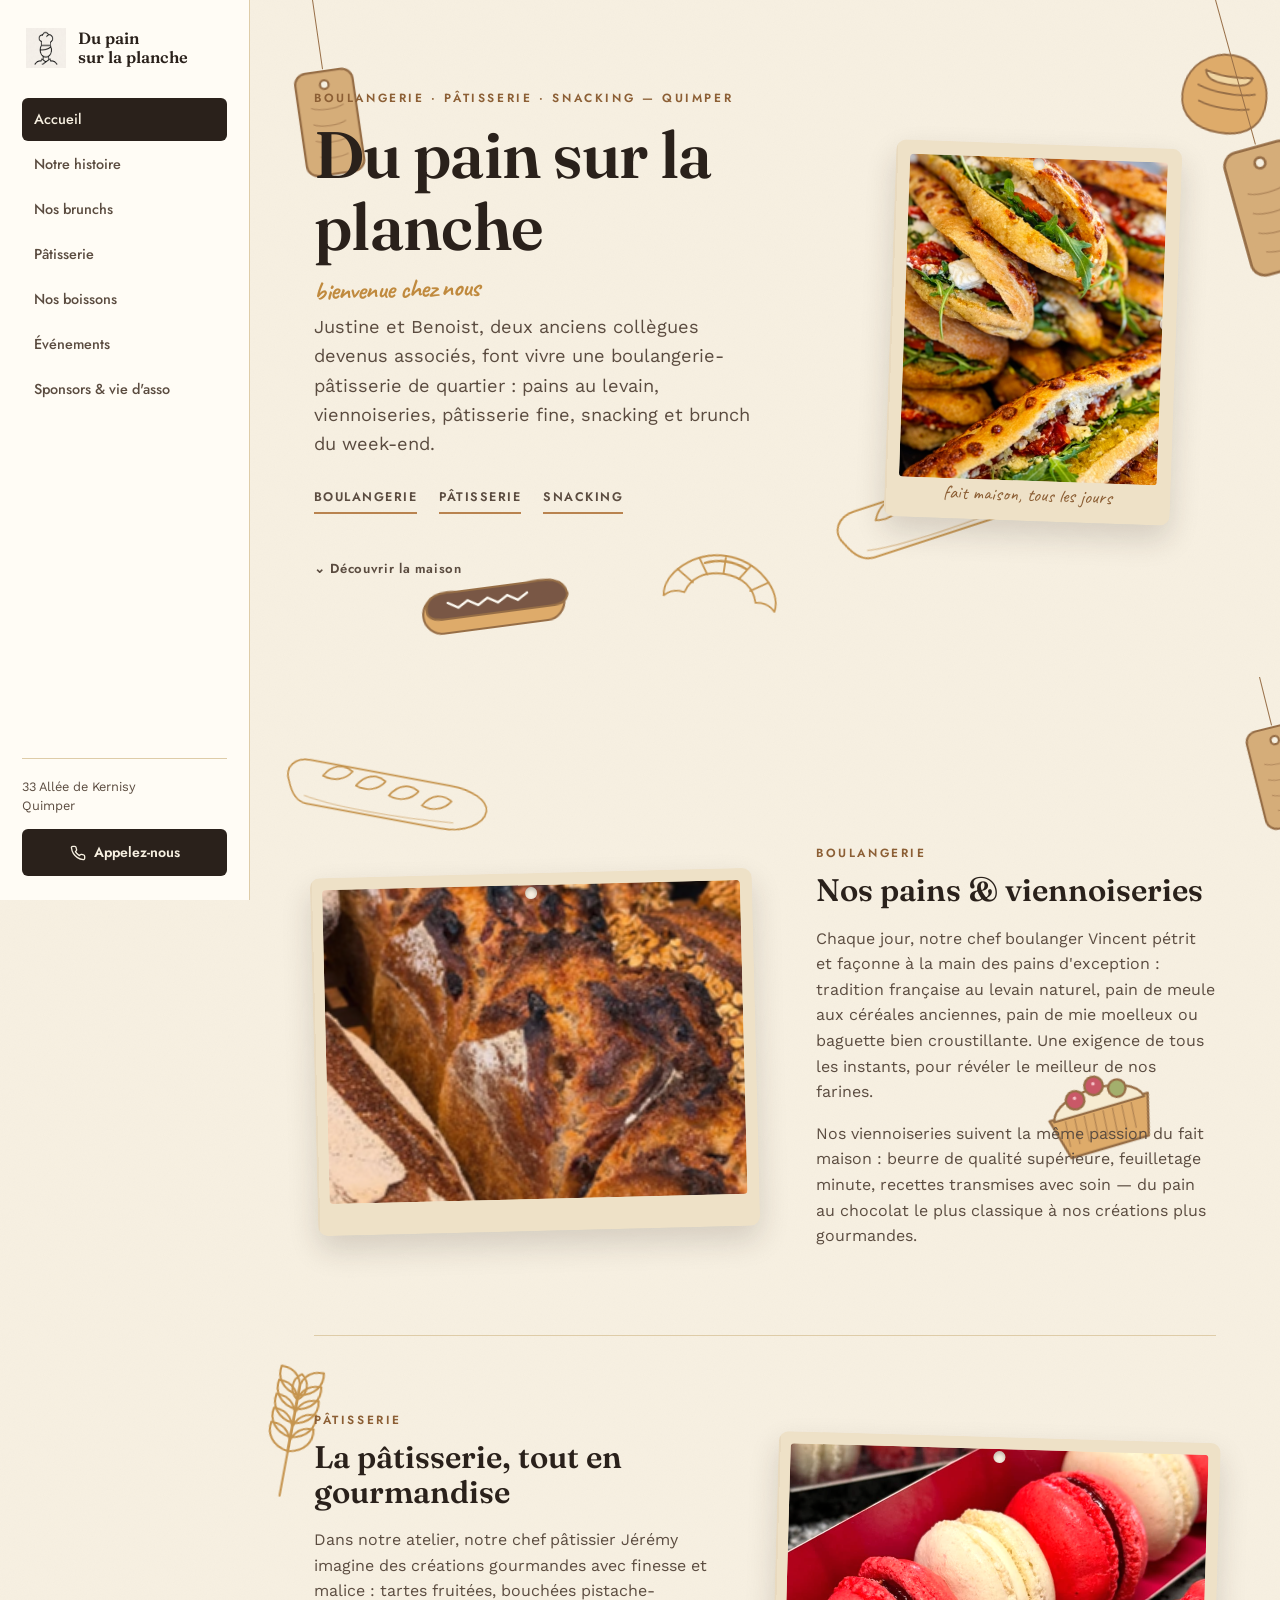
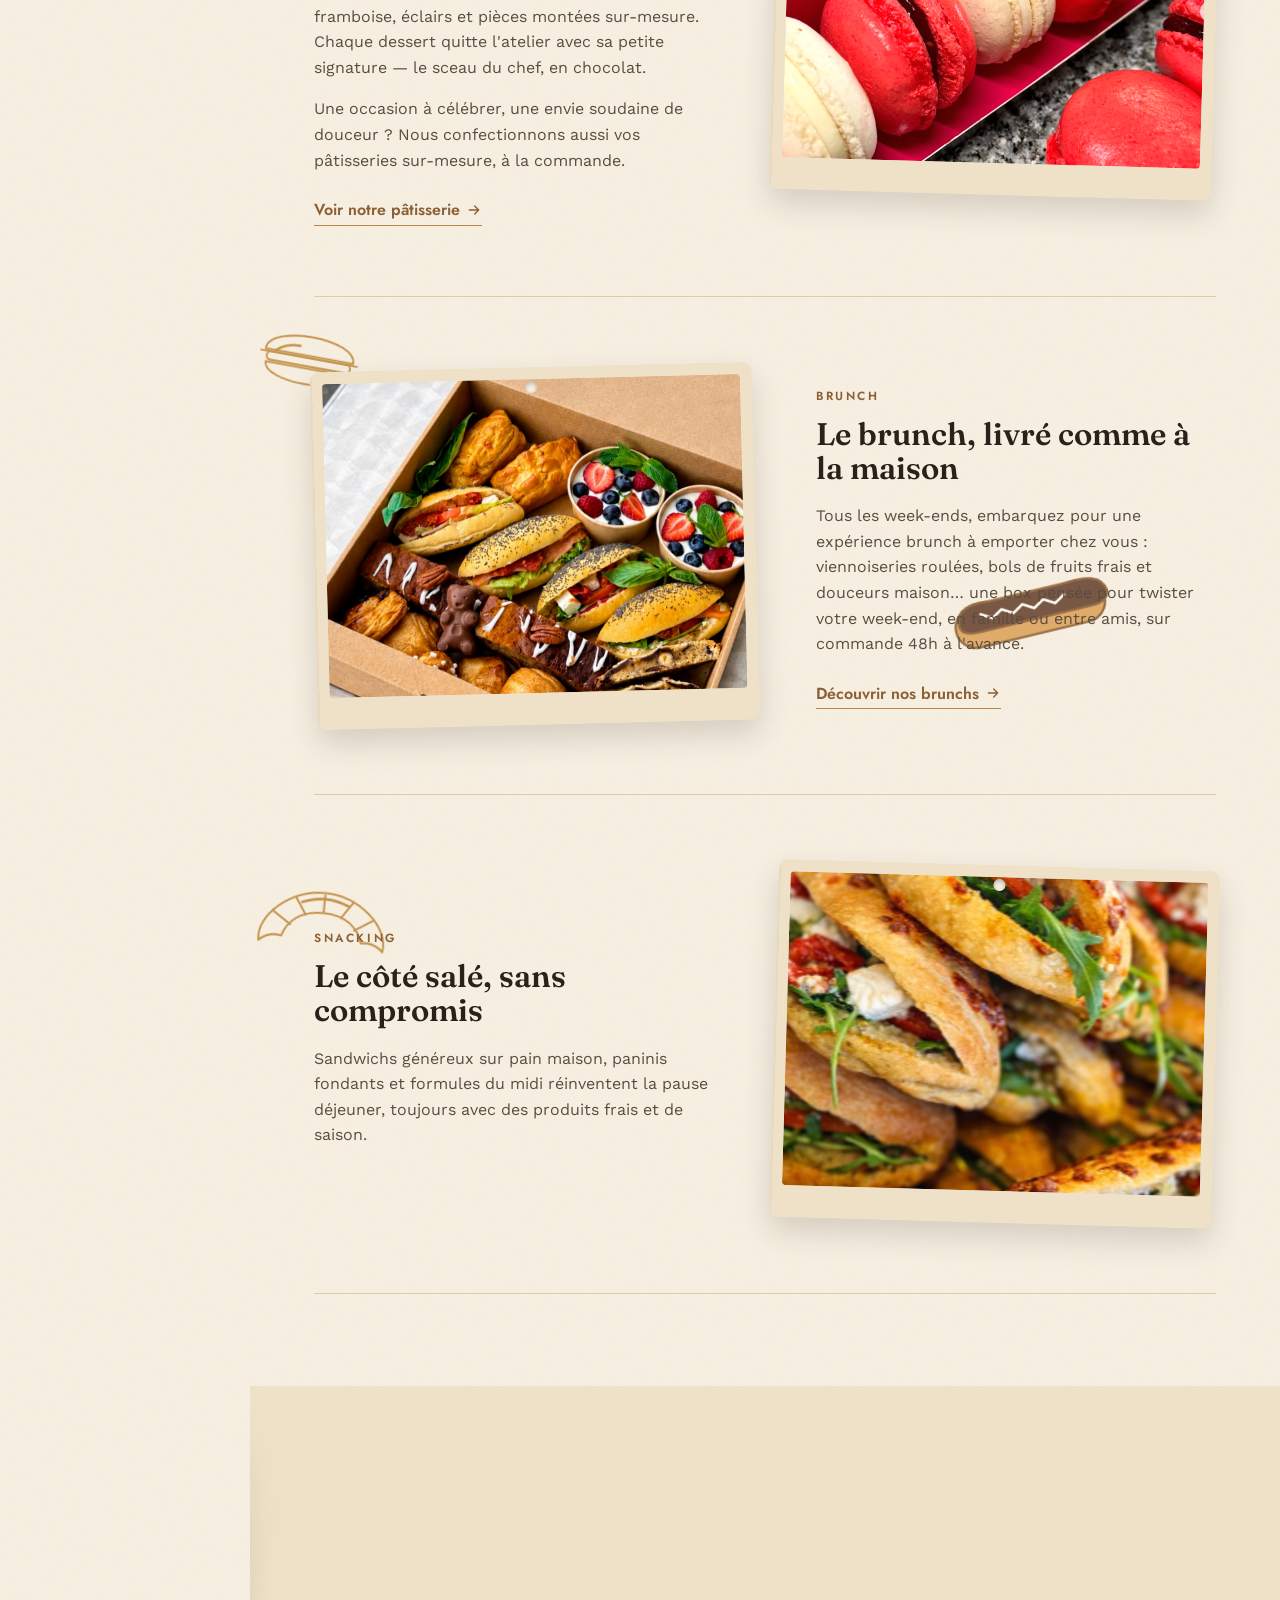
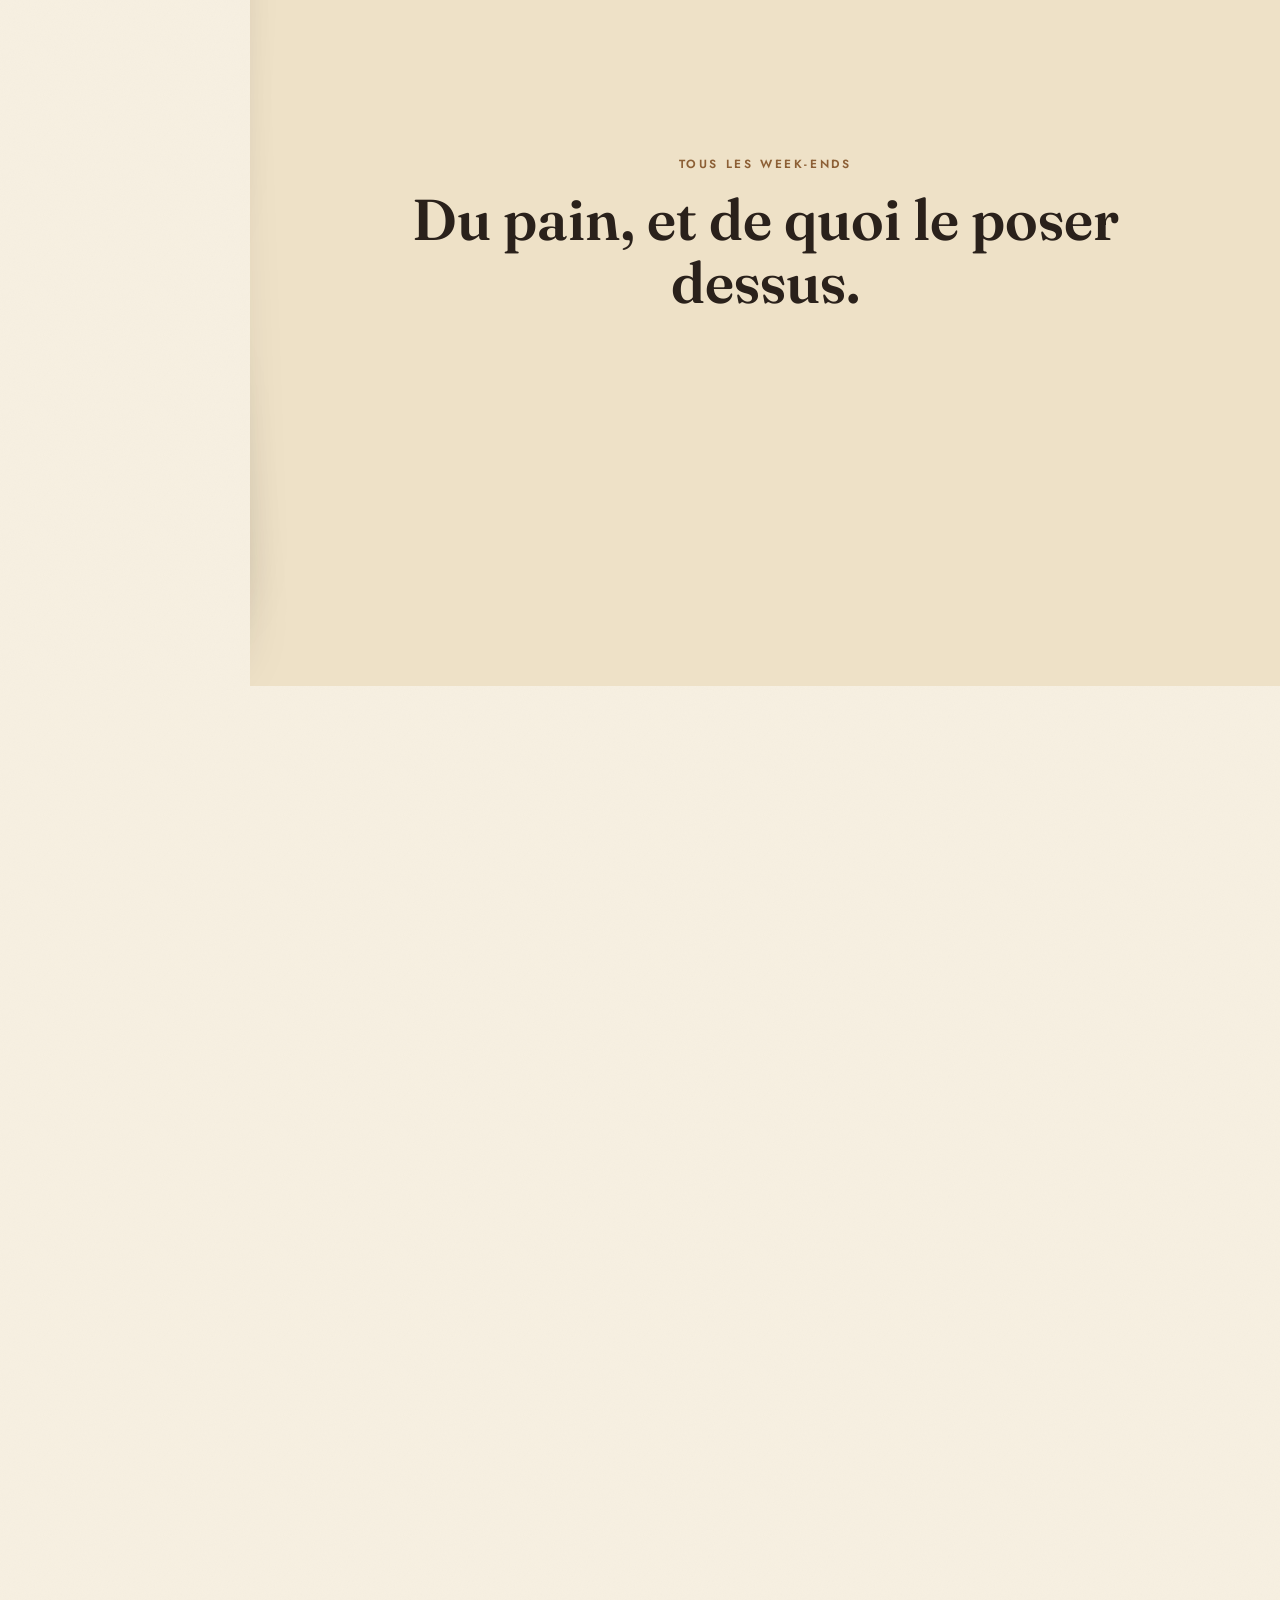
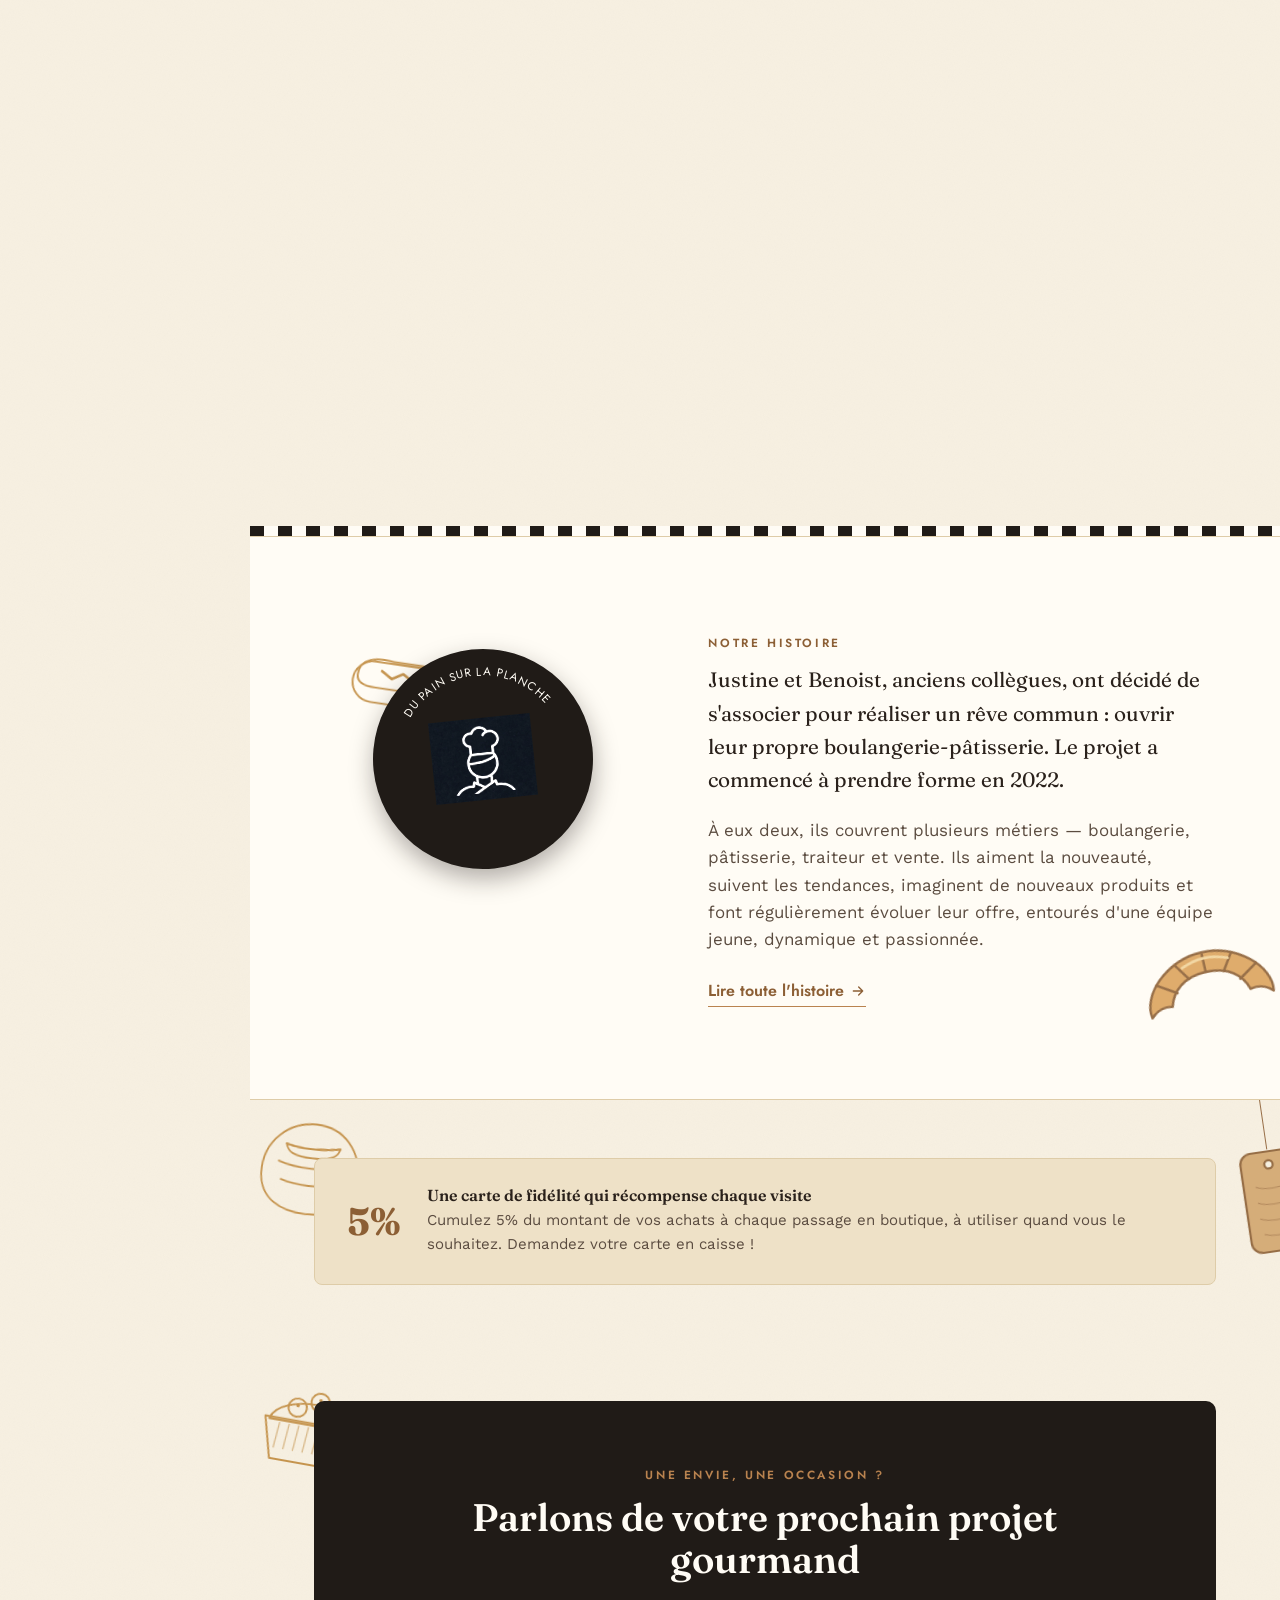
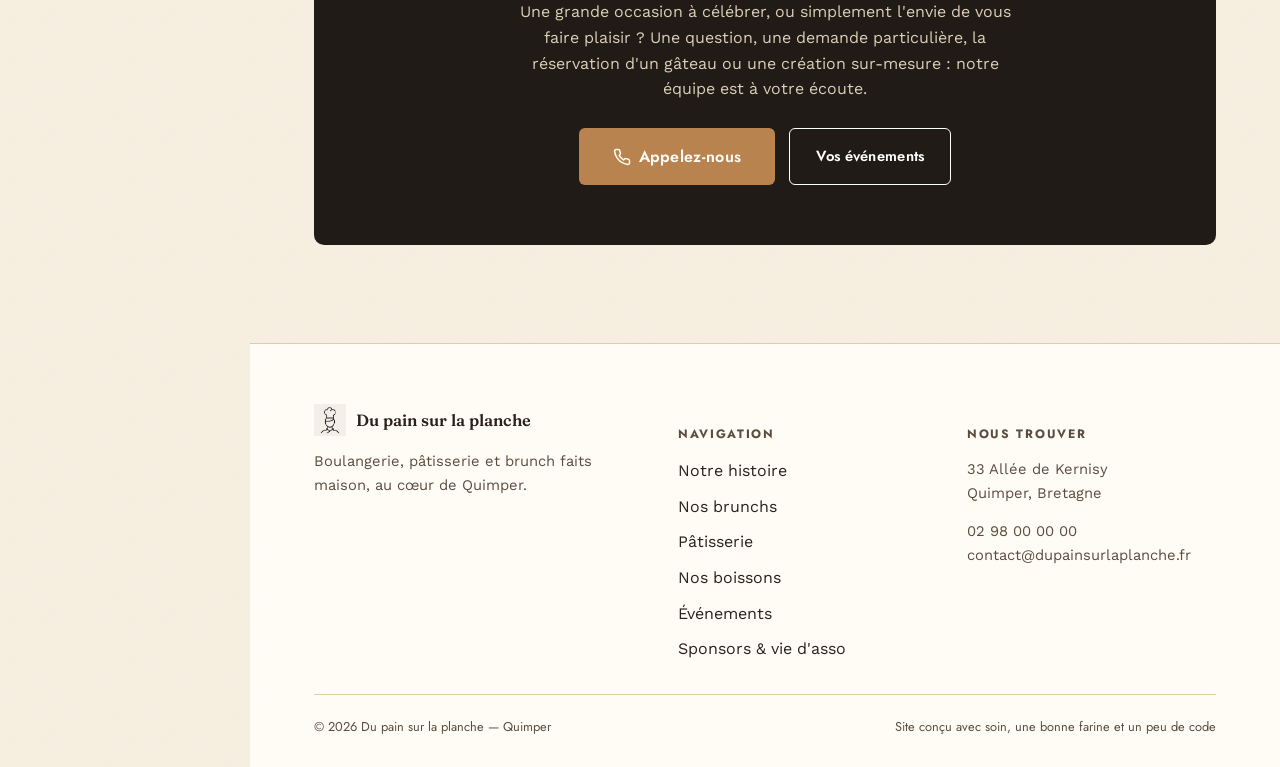
==== commit 9d7cd75a: "Ajoute un décor vivant : planches suspendues, pains et pâtisseries qui dérivent au scroll Planches q" ====
--- a/index.html
+++ b/index.html
@@ -56,13 +56,6 @@
 
     <!-- HERO -->
     <section class="hero">
-      <div class="plank-field" aria-hidden="true">
-        <div class="plank-chip" style="top:8%; left:6%;"></div>
-        <div class="plank-chip" style="top:62%; left:2%; width:34px; height:48px;"></div>
-        <div class="plank-chip" style="top:20%; left:82%; width:56px; height:78px;"></div>
-        <div class="plank-chip" style="top:70%; left:88%; width:30px; height:42px;"></div>
-        <div class="plank-chip" style="top:44%; left:46%; width:26px; height:36px; opacity:.09;"></div>
-      </div>
       <div class="hero-inner">
         <div class="hero-copy">
           <span class="eyebrow">Boulangerie · Pâtisserie · Snacking — Quimper</span>
@@ -139,6 +132,20 @@
           <h3>Le côté salé, sans compromis</h3>
           <p>Sandwichs généreux sur pain maison, paninis fondants et formules du midi réinventent la pause déjeuner, toujours avec des produits frais et de saison.</p>
         </div>
+      </div>
+    </section>
+
+    <!-- PASSAGE : une planche traverse l'écran -->
+    <section class="passage" aria-label="Du pain sur la planche">
+      <div class="passage-stage">
+        <p class="passage-text"><span class="eyebrow">Tous les week-ends</span>Du pain, et de quoi le poser dessus.</p>
+        <figure class="passage-photo">
+          <div class="plank"><img src="images/instagram/box-brunch-kraft.png" alt="Box brunch kraft avec sandwichs, viennoiseries et bols de fruits" loading="lazy"></div>
+          <figcaption>la box brunch, sur commande 48h à l'avance</figcaption>
+        </figure>
+        <div class="passage-plank pp-1" aria-hidden="true"></div>
+        <div class="passage-plank pp-2" aria-hidden="true"></div>
+        <div class="passage-plank pp-3" aria-hidden="true"></div>
       </div>
     </section>
 
--- a/css/style.css
+++ b/css/style.css
@@ -879,3 +879,55 @@
   .hero{ padding: 56px 0 64px; }
   .hero-tags{ gap: 14px 20px; }
 }
+
+/* ---------------- Décor vivant (planches suspendues, pains) ---------------- */
+.hero, #pains, #histoire, .page-header, .fx-host{ position: relative; overflow: hidden; }
+.fx-layer{ position: absolute; inset: 0; overflow: hidden; pointer-events: none; }
+.fx-back{ z-index: 0; opacity: 0.9; }
+.fx-front{ z-index: 3; }
+.fx-host > *:not(.fx-layer), .hero > .hero-inner{ position: relative; z-index: 1; }
+.fx{ position: absolute; will-change: transform; }
+.fx svg{ display: block; width: 100%; height: auto; overflow: visible; }
+.fx-hang{ transform-origin: 50% 0; }
+.fx-hang .fx-string{ display: block; width: 0; margin: 0 auto; border-left: 1.5px solid var(--oak-dark); }
+
+/* ---------------- Le passage ---------------- */
+.passage{ position: relative; height: 260svh; }
+.passage-stage{
+  position: sticky; top: 0; height: 100svh; overflow: hidden;
+  display: flex; align-items: center; justify-content: center;
+  background: var(--paper-2);
+}
+.passage-text{
+  position: absolute; margin: 0; padding: 0 var(--gutter); text-align: center;
+  font-family: var(--font-display); font-weight: 600; line-height: 1.1;
+  font-size: clamp(2rem, 5vw, 3.6rem); max-width: 16em;
+}
+.passage-text .eyebrow{ display: block; margin-bottom: 18px; }
+.passage-photo{ position: absolute; margin: 0; opacity: 0; text-align: center; }
+.passage-photo .plank{ padding: 12px 12px 34px; transform: rotate(-1.4deg); }
+.passage-photo img{ height: min(66svh, 520px); width: auto; max-width: 78vw; border-radius: 4px; }
+.passage-photo figcaption{ margin-top: 16px; font-family: var(--font-brush); font-size: 1.4rem; color: var(--oak-dark); }
+.passage-plank{
+  position: absolute; left: 0; top: 50%; z-index: 4;
+  width: min(80%, 880px); height: 78svh; border-radius: 36px;
+  background:
+    radial-gradient(circle at 9% 12%, var(--paper-2) 0 14px, rgba(42,33,27,.35) 15px 17px, transparent 18px),
+    repeating-linear-gradient(92deg, rgba(140,95,53,.16) 0 3px, transparent 3px 26px),
+    linear-gradient(180deg, #D4A56C, #C4935A);
+  box-shadow: 0 30px 60px rgba(42,33,27,.35);
+  will-change: transform;
+  transform: translate3d(-120%, -50%, 0);
+}
+.passage-plank.pp-2{ width: 34%; height: 42svh; top: 24%; background-color: #C9985F; }
+.passage-plank.pp-3{ width: 26%; height: 34svh; top: 78%; }
+.passage.is-static{ height: auto; }
+.passage.is-static .passage-stage{ position: static; height: auto; padding: 80px 0; flex-direction: column; gap: 30px; }
+.passage.is-static .passage-text{ position: static; }
+.passage.is-static .passage-photo{ position: static; opacity: 1; }
+.passage.is-static .passage-plank{ display: none; }
+@media (max-width: 700px){
+  .passage{ height: 230svh; }
+  .passage-plank{ width: 88%; height: 70svh; }
+  .passage-plank.pp-2, .passage-plank.pp-3{ display: none; }
+}
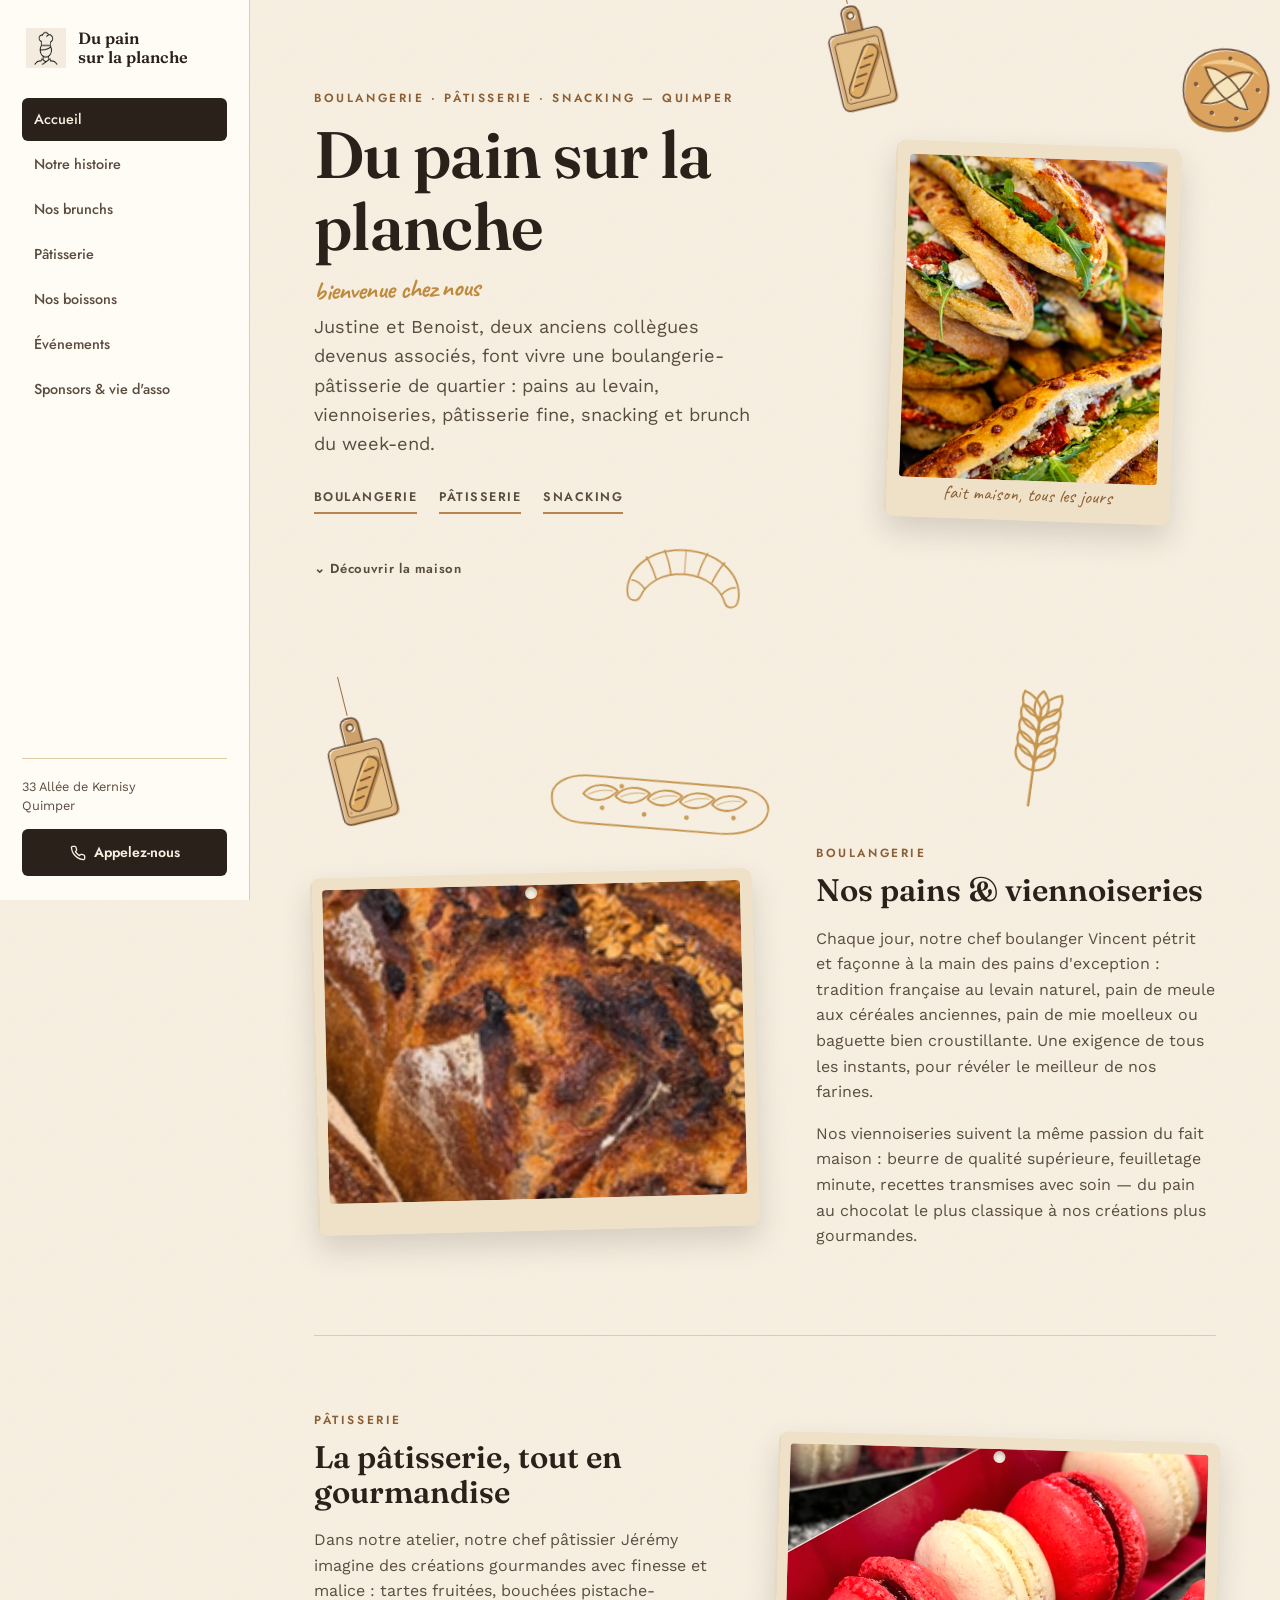
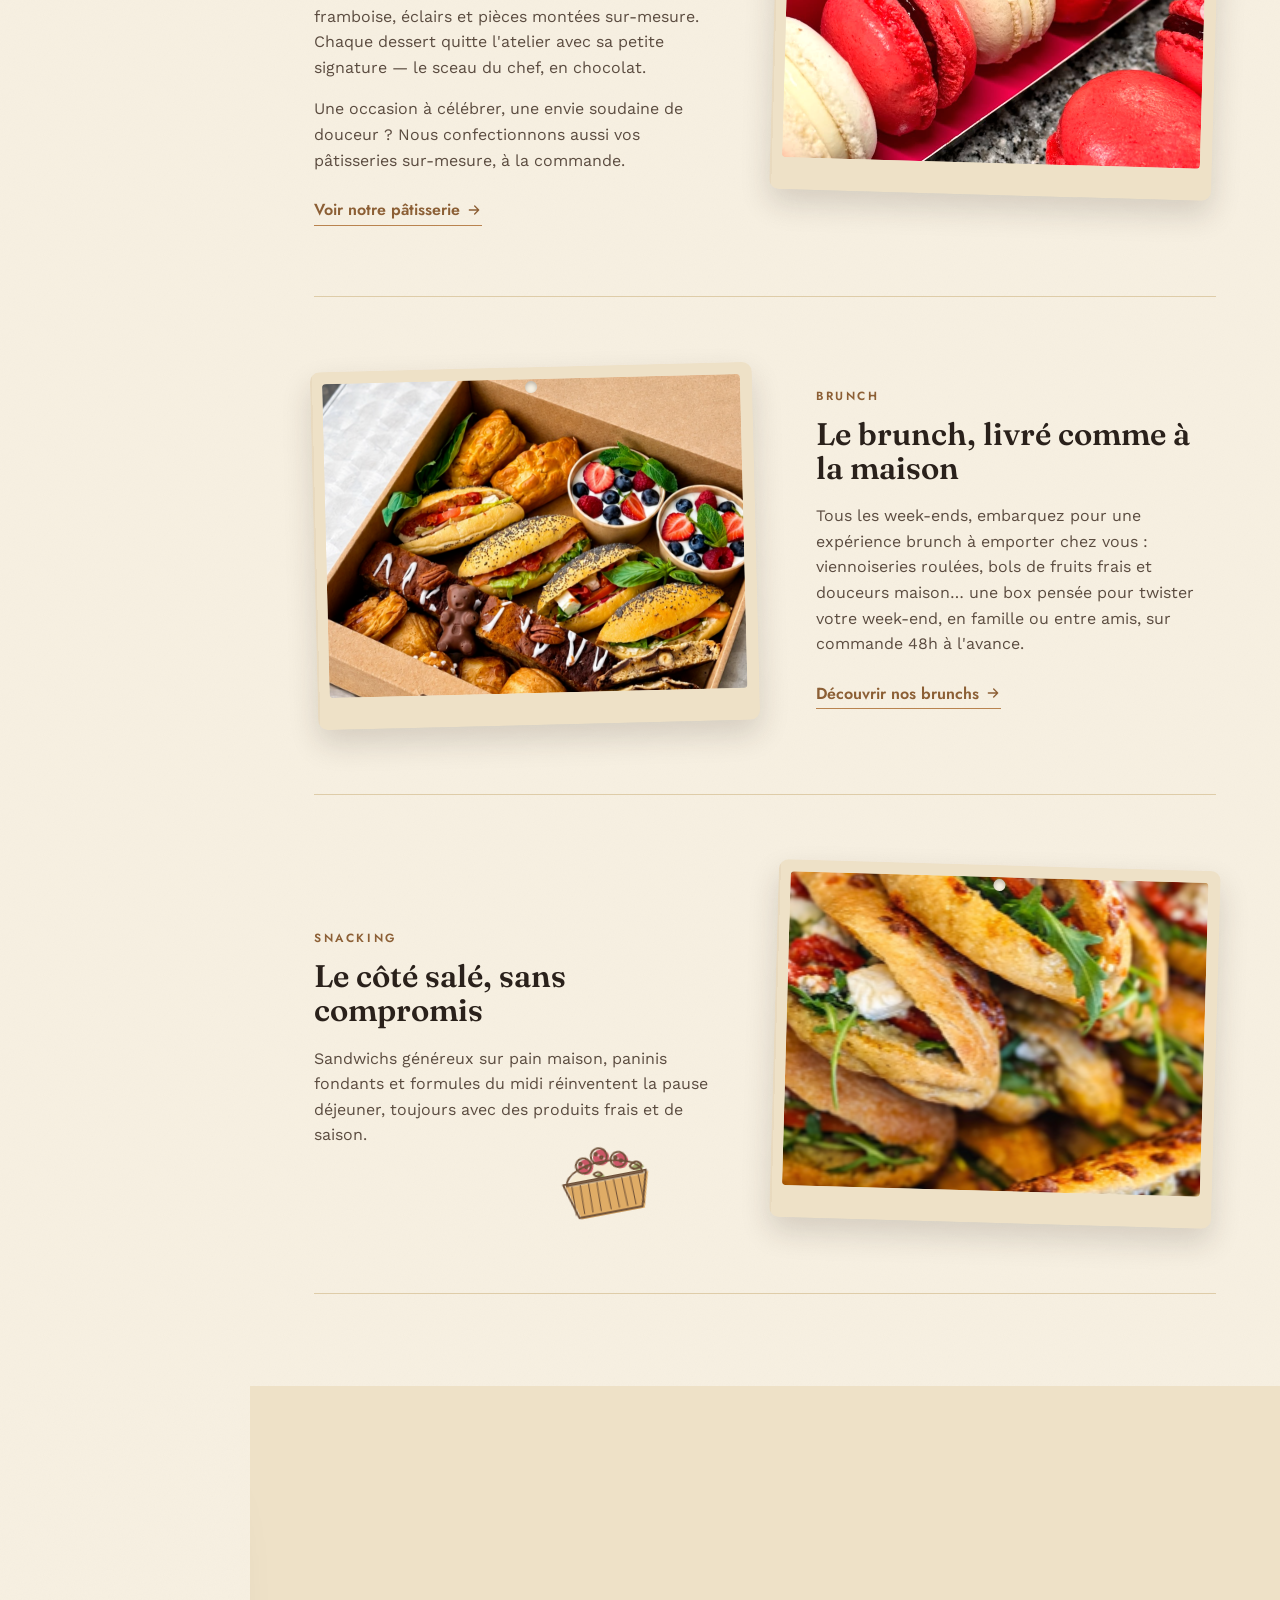
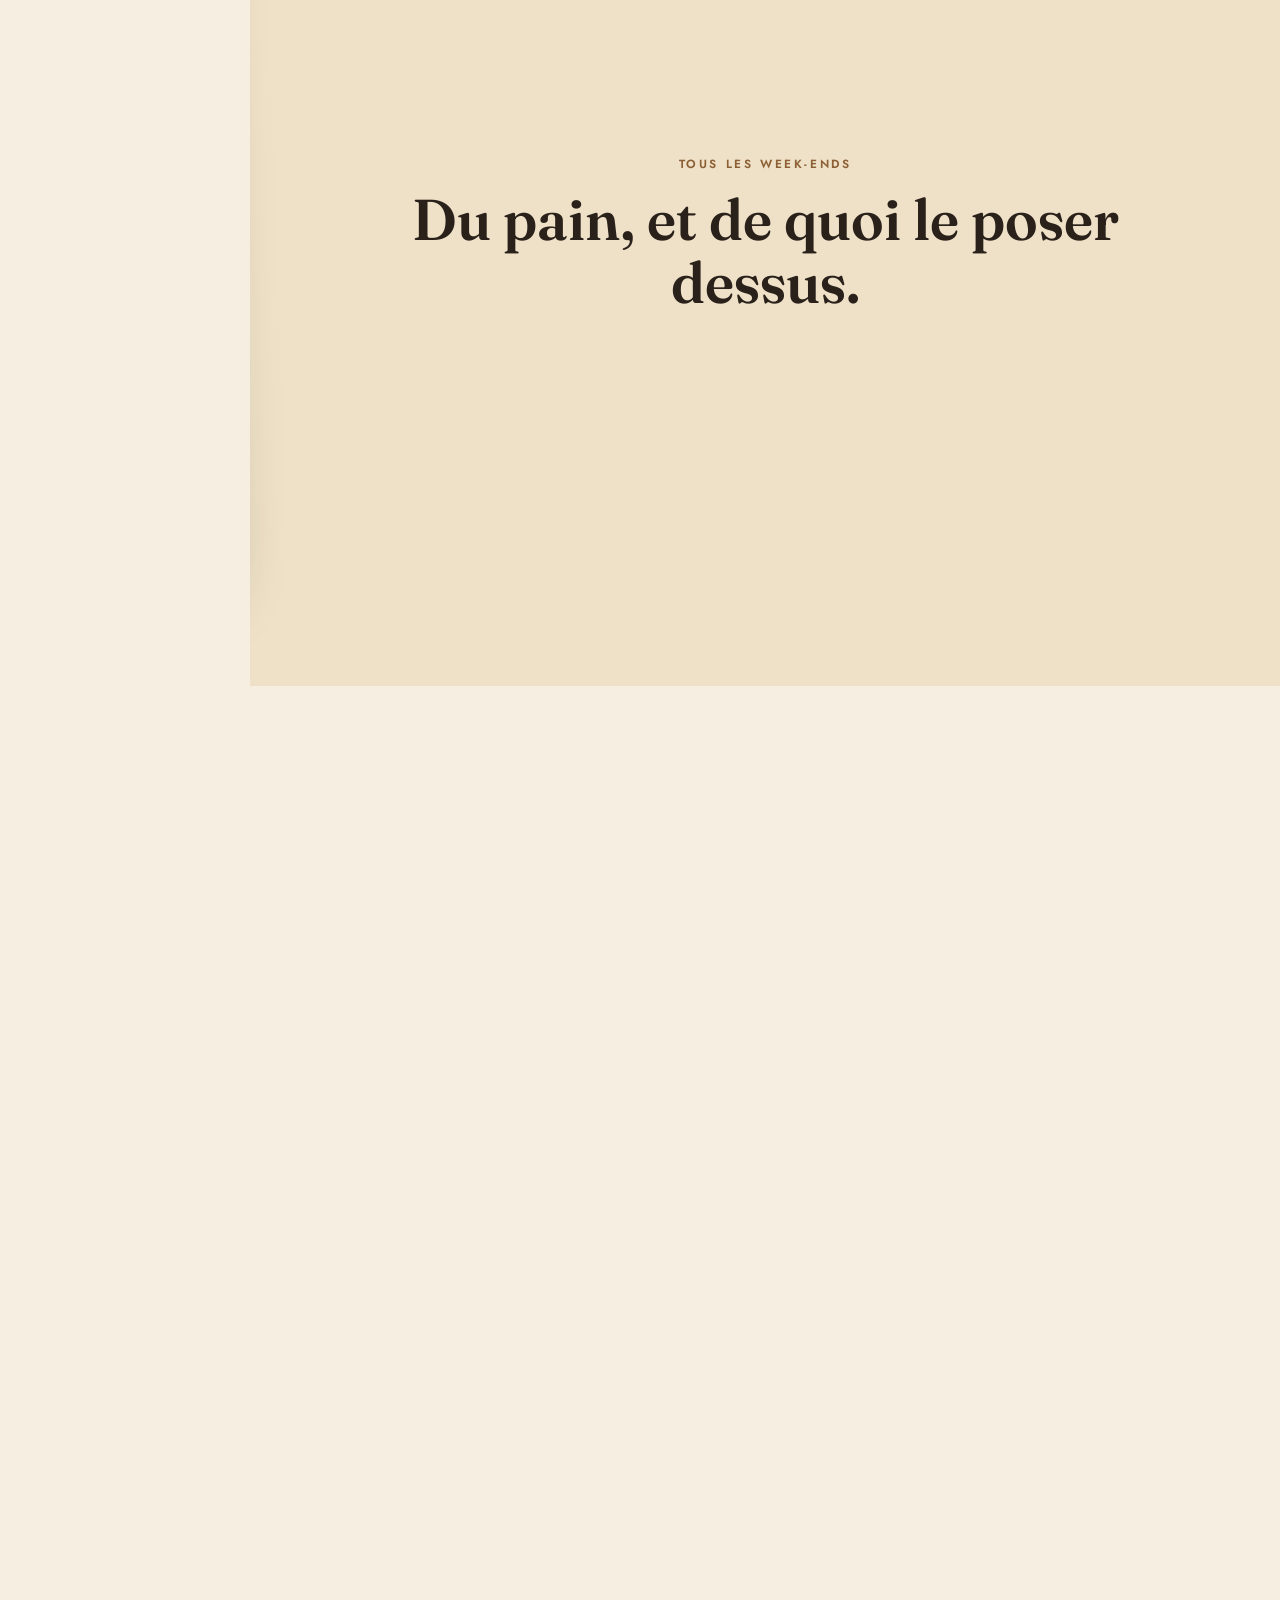
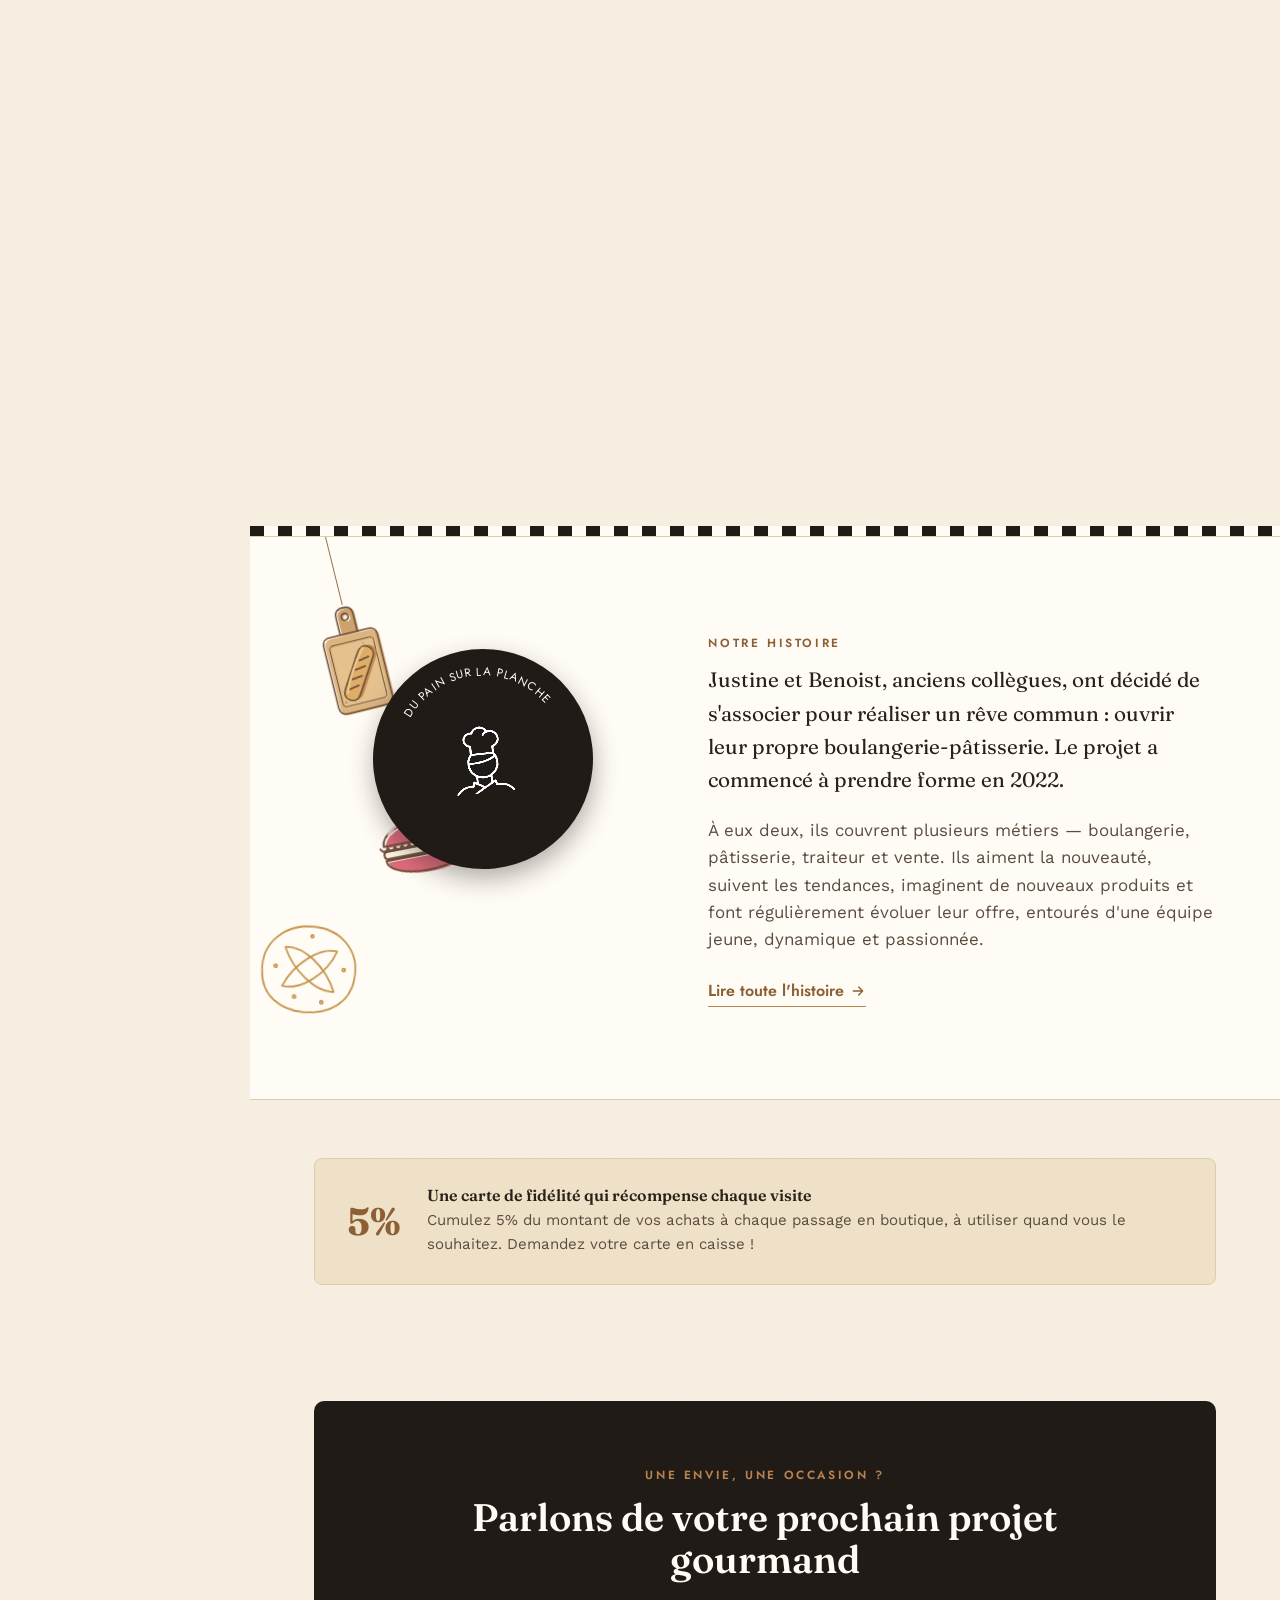
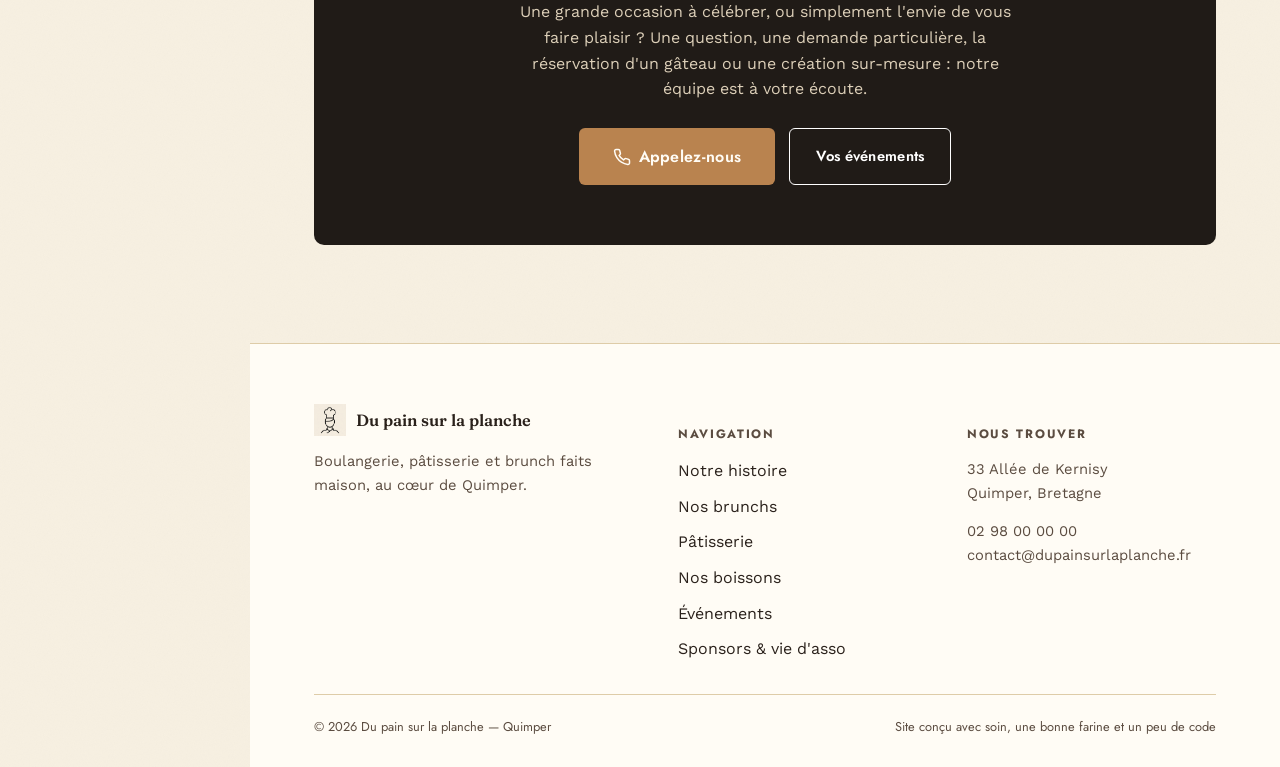
==== commit 582763de: "Passage : une seule grande planche, pains rangés sans se chevaucher Co-Authored-By: Claude Sonnet 5 " ====
--- a/index.html
+++ b/index.html
@@ -144,8 +144,6 @@
           <figcaption>la box brunch, sur commande 48h à l'avance</figcaption>
         </figure>
         <div class="passage-plank pp-1" aria-hidden="true"></div>
-        <div class="passage-plank pp-2" aria-hidden="true"></div>
-        <div class="passage-plank pp-3" aria-hidden="true"></div>
       </div>
     </section>
 
--- a/css/style.css
+++ b/css/style.css
@@ -145,7 +145,8 @@
 }
 .seal img{
   width: 46%;
-  filter: invert(1) brightness(1.5);
+  filter: invert(1) contrast(4);
+  mix-blend-mode: screen;
 }
 .seal svg.seal-text{
   position: absolute;
@@ -587,7 +588,7 @@
   gap: 40px;
 }
 .founder{ position: relative; }
-.founder .plank{ padding: 12px 12px 46px; }
+.founder .plank{ padding: 12px 12px 70px; }
 .founder:first-child .plank{ transform: rotate(-1.2deg); }
 .founder:last-child .plank{ transform: rotate(1.2deg); }
 .founder img{ width: 100%; aspect-ratio: 3/4; object-fit: cover; border-radius: 4px; }
@@ -912,7 +913,6 @@
   position: absolute; left: 0; top: 50%; z-index: 4;
   width: min(80%, 880px); height: 78svh; border-radius: 36px;
   background:
-    radial-gradient(circle at 9% 12%, var(--paper-2) 0 14px, rgba(42,33,27,.35) 15px 17px, transparent 18px),
     repeating-linear-gradient(92deg, rgba(140,95,53,.16) 0 3px, transparent 3px 26px),
     linear-gradient(180deg, #D4A56C, #C4935A);
   box-shadow: 0 30px 60px rgba(42,33,27,.35);
@@ -931,3 +931,37 @@
   .passage-plank{ width: 88%; height: 70svh; }
   .passage-plank.pp-2, .passage-plank.pp-3{ display: none; }
 }
+
+.sidebar-brand img, .topbar-brand img, .footer-brand img, .founder-placeholder .mascot-ph{ mix-blend-mode: multiply; }
+@media (max-width: 720px){
+  .grid-2, .grid-3, .grid-4, .steps{ grid-template-columns: 1fr; }
+}
+
+.founder-duo{ margin: 0 auto; max-width: 340px; text-align: center; }
+.founder-duo .duo-photo{
+  width: 300px; max-width: 80vw; aspect-ratio: 1; margin: 0 auto 18px;
+  border-radius: 50%; padding: 10px; background: var(--paper-2);
+  box-shadow: var(--shadow), 0 0 0 2px var(--oak) inset;
+  transform: rotate(-2deg);
+}
+.founder-duo img{ width: 100%; height: 100%; border-radius: 50%; object-fit: cover; }
+.founder-duo h4{ margin-bottom: 2px; font-size: 1.3rem; }
+.founder-duo .role{ font-family: var(--font-label); font-size: 0.76rem; text-transform: uppercase; letter-spacing: 0.1em; color: var(--oak-dark); font-weight: 600; }
+@media (max-width: 700px){ .hero{ padding-top: 150px; } .page-header{ padding-top: 96px; } }
+
+.passage-plank::before{
+  content: ''; position: absolute; left: -84px; top: 50%; width: 110px; height: 150px; margin-top: -75px;
+  border-radius: 46px 0 0 46px;
+  background:
+    radial-gradient(circle at 34% 50%, var(--paper-2) 0 15px, rgba(42,33,27,.4) 16px 19px, transparent 20px),
+    linear-gradient(180deg, #D4A56C, #C4935A);
+  box-shadow: -14px 24px 40px rgba(42,33,27,.25);
+}
+.passage-plank::after{
+  content: ''; position: absolute; inset: 14px; border-radius: 26px;
+  border: 2px solid rgba(140,95,53,.35); pointer-events: none;
+}
+.passage-plank.pp-2::before, .passage-plank.pp-3::before{ width: 70px; height: 90px; margin-top: -45px; left: -50px; border-radius: 30px 0 0 30px; background: radial-gradient(circle at 34% 50%, var(--paper-2) 0 9px, rgba(42,33,27,.4) 10px 12px, transparent 13px), linear-gradient(180deg, #D4A56C, #C4935A); }
+.pb{ position: absolute; z-index: 1; filter: drop-shadow(0 8px 8px rgba(42,33,27,.35)); }
+.pb svg{ display: block; width: 100%; height: auto; overflow: visible; }
+.passage.is-static .pb{ display: none; }
